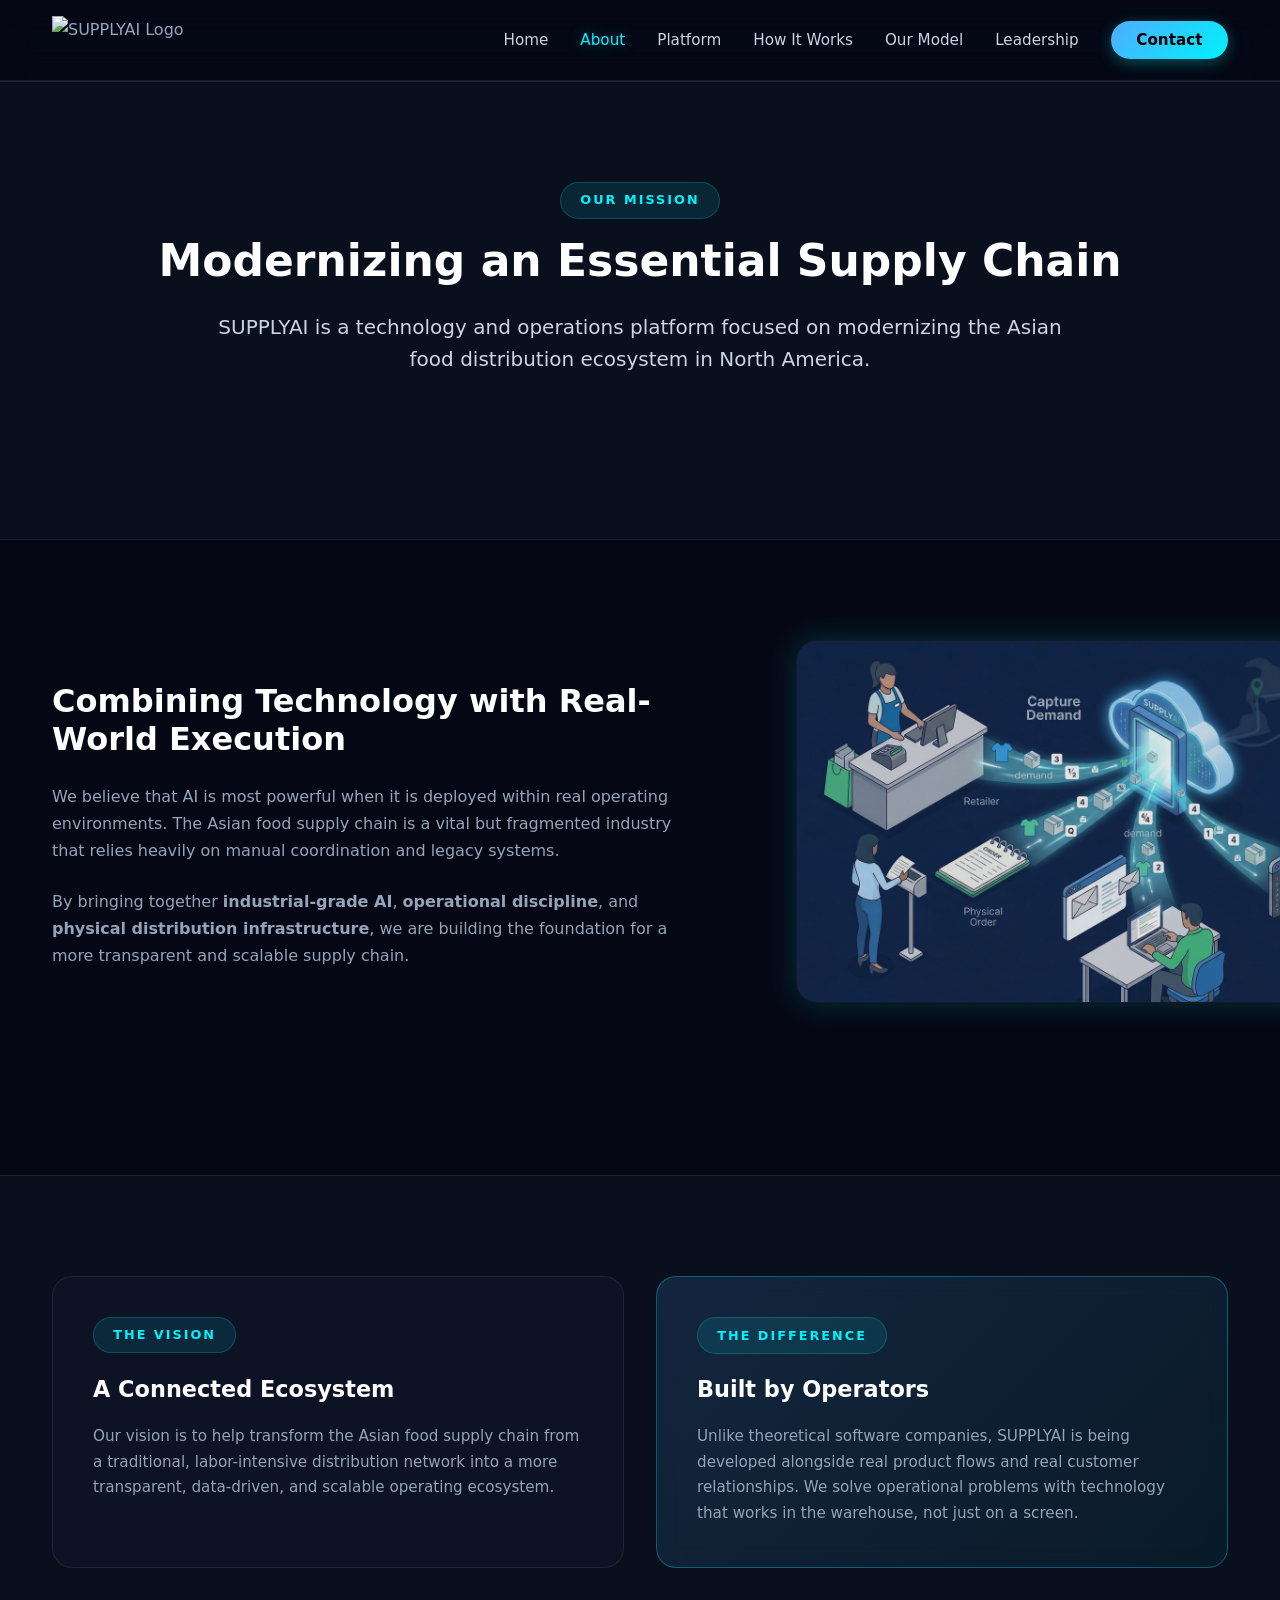
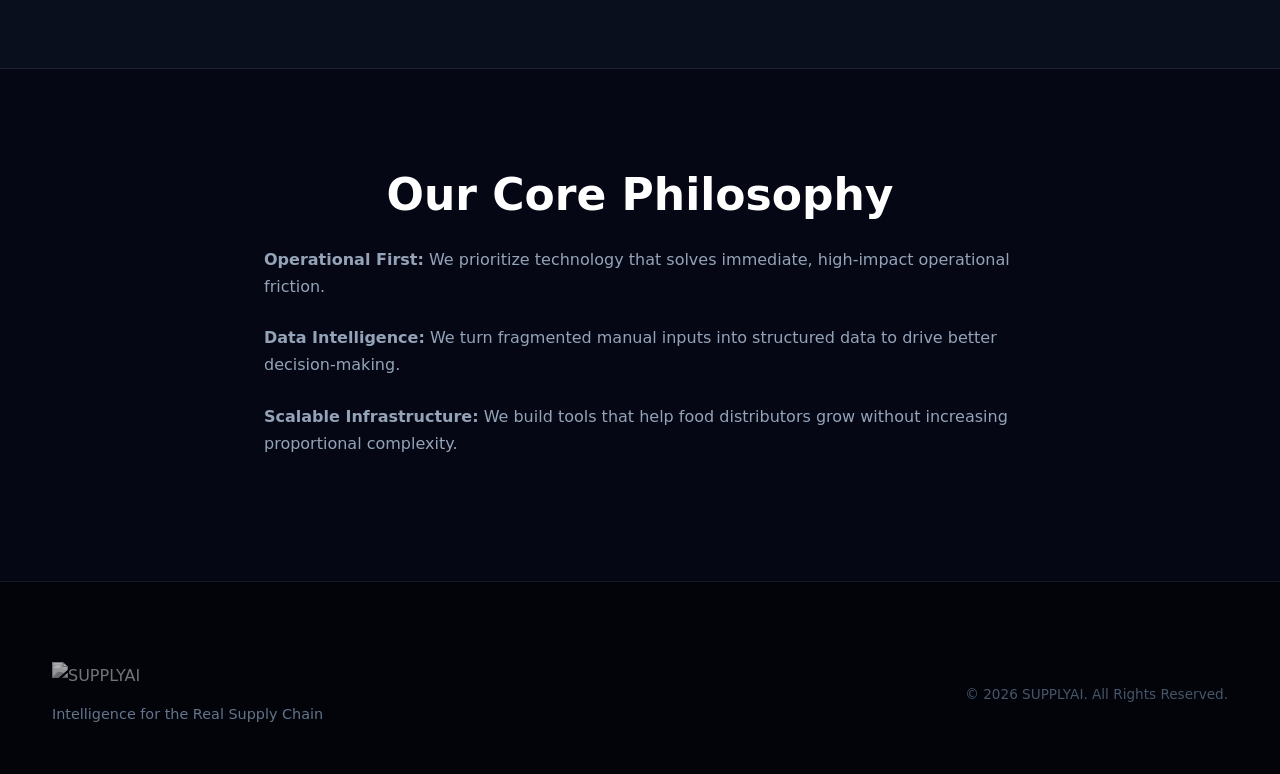
==== about.html @ 8e301675 "Add files via upload" ====
<!DOCTYPE html>
<html lang="en">
<head>
  <meta charset="UTF-8">
  <meta name="viewport" content="width=device-width, initial-scale=1.0">
  <meta name="description" content="Learn how SUPPLYAI is modernizing the Asian food supply chain through AI, operational discipline, and real-world distribution infrastructure.">
  <title>About Us | SUPPLYAI</title>
  <link rel="stylesheet" href="style.css">
</head>
<body>

<header class="main-header">
  <div class="container nav-wrapper">
    <div class="logo">
      <img src="icon.jpg" alt="SUPPLYAI Logo" class="logo-img">
    </div>
    <nav>
      <ul class="nav-links">
        <li><a href="index.html">Home</a></li>
        <li><a href="about.html" class="active">About</a></li>
        <li><a href="platform.html">Platform</a></li>
        <li><a href="how-it-works.html">How It Works</a></li>
        <li><a href="model.html">Our Model</a></li>
        <li><a href="leadership.html">Leadership</a></li>
        <li><a href="contact.html" class="nav-cta">Contact</a></li>
      </ul>
    </nav>
  </div>
</header>

<section class="section bg-light">
  <div class="container">
    <div class="section-header text-center">
      <h2 class="section-label">Our Mission</h2>
      <h1 class="section-title">Modernizing an Essential Supply Chain</h1>
      <p class="vision-text">
        SUPPLYAI is a technology and operations platform focused on modernizing the Asian food distribution ecosystem in North America.
      </p>
    </div>
  </div>
</section>

<section class="section">
  <div class="container hero-grid">
    <div class="hero-content">
      <h3 class="section-title" style="font-size: 2rem;">Combining Technology with Real-World Execution</h3>
      <p>We believe that AI is most powerful when it is deployed within real operating environments. The Asian food supply chain is a vital but fragmented industry that relies heavily on manual coordination and legacy systems.</p>
      <p style="margin-top: 1.5rem;">By bringing together <strong>industrial-grade AI</strong>, <strong>operational discipline</strong>, and <strong>physical distribution infrastructure</strong>, we are building the foundation for a more transparent and scalable supply chain.</p>
    </div>
    <div class="hero-image">
      <img src="warehouse-operations.jpg" alt="Supply Chain Operations">
    </div>
  </div>
</section>

<section class="section bg-light">
  <div class="container grid-capabilities">
    <div class="card">
      <h2 class="section-label">The Vision</h2>
      <h4>A Connected Ecosystem</h4>
      <p>Our vision is to help transform the Asian food supply chain from a traditional, labor-intensive distribution network into a more transparent, data-driven, and scalable operating ecosystem.</p>
    </div>
    <div class="card featured-card">
      <h2 class="section-label" >The Difference</h2>
      <h4>Built by Operators</h4>
      <p>Unlike theoretical software companies, SUPPLYAI is being developed alongside real product flows and real customer relationships. We solve operational problems with technology that works in the warehouse, not just on a screen.</p>
    </div>
  </div>
</section>

<section class="section">
  <div class="container text-center">
    <h3 class="section-title">Our Core Philosophy</h3>
    <div class="text-block" style="max-width: 800px; margin: 0 auto; text-align: left;">
      <ul style="list-style: none; padding: 0;">
        <li style="margin-bottom: 1.5rem; padding-left: 1.5rem; border-left: 3px solid var(--brand-blue);">
          <strong>Operational First:</strong> We prioritize technology that solves immediate, high-impact operational friction.
        </li>
        <li style="margin-bottom: 1.5rem; padding-left: 1.5rem; border-left: 3px solid var(--brand-blue);">
          <strong>Data Intelligence:</strong> We turn fragmented manual inputs into structured data to drive better decision-making.
        </li>
        <li style="margin-bottom: 1.5rem; padding-left: 1.5rem; border-left: 3px solid var(--brand-blue);">
          <strong>Scalable Infrastructure:</strong> We build tools that help food distributors grow without increasing proportional complexity.
        </li>
      </ul>
    </div>
  </div>
</section>

<footer class="footer">
  <div class="container footer-grid">
    <div class="footer-brand"><img src="icon.jpg" alt="SUPPLYAI" class="logo-img" style="height:32px; filter:grayscale(1) opacity(0.7);"><p>Intelligence for the Real Supply Chain</p></div>
    <div class="footer-copyright"><p>&copy; 2026 SUPPLYAI. All Rights Reserved.</p></div>
  </div>
</footer>

</body>
</html>
---- style.css ----
/* =========================================
   SUPPLYAI - Enterprise AI Design System
   ========================================= */

/* --- 1. 高级科技感变量 (High-Tech Tokens) --- */
:root {
  --bg-deep: #050814;
  --bg-soft: #0a0f1d;
  --bg-card: rgba(15, 23, 42, 0.6);

  --accent-cyan: #00f2fe;
  --accent-blue: #4facfe;

  --text-main: #94a3b8;
  --text-heading: #ffffff;
  --glass-border: rgba(255, 255, 255, 0.08);
  --glow-cyan: 0 0 30px rgba(0, 242, 254, 0.2);
  --transition: all 0.4s cubic-bezier(0.16, 1, 0.3, 1);
}

/* --- 2. 基础重置 --- */
* { margin: 0; padding: 0; box-sizing: border-box; }
body {
  font-family: 'Inter', -apple-system, system-ui, sans-serif;
  color: var(--text-main);
  line-height: 1.7;
  background-color: var(--bg-deep);
  -webkit-font-smoothing: antialiased;
  overflow-x: hidden;
}
.container { max-width: 1240px; margin: 0 auto; padding: 0 2rem; }
.bg-light { background-color: var(--bg-soft); border-top: 1px solid var(--glass-border); border-bottom: 1px solid var(--glass-border); }
.text-center { text-align: center; }

/* --- 3. 导航栏 --- */
.main-header {
  background: rgba(5, 8, 20, 0.85);
  backdrop-filter: blur(16px);
  -webkit-backdrop-filter: blur(16px);
  padding: 1rem 0;
  position: sticky;
  top: 0;
  z-index: 1000;
  border-bottom: 1px solid var(--glass-border);
}
.nav-wrapper { display: flex; justify-content: space-between; align-items: center; }
.logo { display: flex; align-items: center; }
.logo-img { height: 48px; width: auto; max-width: 220px; object-fit: contain; mix-blend-mode: screen; }

.nav-links { display: flex; align-items: center; list-style: none; gap: 2rem; }
.nav-links a { color: #cbd5e1; text-decoration: none; font-size: 0.95rem; font-weight: 500; transition: var(--transition); }
.nav-links a:hover, .nav-links a.active:not(.nav-cta) { color: var(--accent-cyan); text-shadow: 0 0 15px rgba(0, 242, 254, 0.4); }
.nav-links .nav-cta {
  background: linear-gradient(135deg, var(--accent-blue), var(--accent-cyan));
  color: #000 !important;
  padding: 0.6rem 1.6rem !important;
  border-radius: 50px;
  font-weight: 700;
  box-shadow: 0 4px 15px rgba(0, 242, 254, 0.3);
  border: none;
}
.nav-links .nav-cta:hover { box-shadow: 0 0 25px rgba(0, 242, 254, 0.6); transform: translateY(-2px); }

/* --- 4. 通用排版与按钮 --- */
.section { padding: 100px 0; }
.section-label {
  color: var(--accent-cyan);
  text-transform: uppercase;
  font-size: 0.8rem;
  font-weight: 800;
  letter-spacing: 2px;
  margin-bottom: 1rem;
  display: inline-block;
  background: rgba(0, 242, 254, 0.1);
  padding: 0.4rem 1.2rem;
  border-radius: 30px;
  border: 1px solid rgba(0, 242, 254, 0.2);
}
.section-title { font-size: 2.75rem; color: var(--text-heading); margin-bottom: 1.5rem; font-weight: 700; line-height: 1.2; }
.section-header { margin-bottom: 4rem; }
.vision-text { font-size: 1.25rem; color: #cbd5e1; max-width: 850px; margin: 0 auto; line-height: 1.6; }

.cta-group { display: flex; gap: 1.2rem; margin-bottom: 1rem; }
.btn {
  padding: 0.9rem 2.2rem;
  border-radius: 50px;
  font-weight: 600;
  text-decoration: none;
  transition: var(--transition);
  font-size: 1rem;
  display: inline-block;
  cursor: pointer;
  border: 1px solid transparent;
}
.btn-primary { background: #ffffff; color: #000; box-shadow: 0 0 20px rgba(255,255,255,0.2); }
.btn-primary:hover { background: #e2e8f0; transform: translateY(-2px); box-shadow: 0 0 30px rgba(255,255,255,0.4); }
.btn-secondary { border-color: var(--glass-border); color: #ffffff; background: rgba(255,255,255,0.05); backdrop-filter: blur(10px); }
.btn-secondary:hover { border-color: var(--accent-cyan); background: rgba(0, 242, 254, 0.1); }

/* --- 5. 高级毛玻璃卡片 (Global Cards) --- */
.grid-capabilities { display: grid; grid-template-columns: repeat(auto-fit, minmax(320px, 1fr)); gap: 2rem; }
.card {
  padding: 2.5rem;
  background: var(--bg-card);
  backdrop-filter: blur(12px);
  border: 1px solid var(--glass-border);
  border-radius: 20px;
  transition: var(--transition);
  position: relative;
  overflow: hidden;
}
.card:hover {
  transform: translateY(-8px);
  border-color: var(--accent-blue);
  box-shadow: 0 15px 35px rgba(0,0,0,0.5), inset 0 0 20px rgba(79, 172, 254, 0.05);
}
.card-num {
  font-size: 3.5rem; font-weight: 900; color: transparent;
  -webkit-text-stroke: 1px rgba(255,255,255,0.1);
  position: absolute; top: 1rem; right: 1.5rem; line-height: 1;
}
.card h4 { font-size: 1.4rem; color: var(--text-heading); margin-bottom: 1rem; font-weight: 600; }
.card p { color: var(--text-main); font-size: 0.95rem; }

.featured-card {
  background: linear-gradient(135deg, rgba(79, 172, 254, 0.15), rgba(0, 242, 254, 0.05));
  border-color: rgba(0, 242, 254, 0.3);
}

/* --- 6. 英雄区与双栏布局 (Hero & Split Layouts) --- */
.hero-grid { display: grid; grid-template-columns: 1fr 1fr; gap: 4rem; align-items: center; }
.hero-image img { width: 150%; border-radius: 20px; box-shadow: var(--glow-cyan); border: 1px solid var(--glass-border); opacity: 0.9; }
.hero-image2 img { width: 100%; border-radius: 20px; box-shadow: var(--glow-cyan); border: 1px solid var(--glass-border); opacity: 0.9; }

/* --- 7. "How It Works" AI 流程时间轴特效 --- */
.process-container { position: relative; max-width: 1000px; margin: 4rem auto; padding: 0 20px; }
/* 中间发光连接线 */
.process-container::before {
  content: ''; position: absolute; left: 50%; top: 0; bottom: 0; width: 2px;
  background: linear-gradient(to bottom, transparent, var(--accent-cyan), transparent);
  opacity: 0.3; transform: translateX(-50%);
}
.process-step { display: flex; align-items: center; justify-content: space-between; margin-bottom: 6rem; gap: 4rem; position: relative; z-index: 2; }
.process-step:nth-child(even) { flex-direction: row-reverse; }

.process-content {
  flex: 1; background: var(--bg-card); padding: 2.5rem; border-radius: 20px;
  border: 1px solid var(--glass-border); backdrop-filter: blur(12px);
  box-shadow: 0 10px 30px rgba(0,0,0,0.5); transition: var(--transition);
}
.process-content:hover { border-color: var(--accent-cyan); transform: translateY(-5px); box-shadow: var(--glow-cyan); }
.process-number { font-size: 4rem; font-weight: 900; color: transparent; -webkit-text-stroke: 1px rgba(0, 242, 254, 0.4); margin-bottom: 1rem; line-height: 1; }
.process-content h3 { font-size: 1.75rem; margin-bottom: 1rem; color: var(--text-heading); }
.process-content p { font-size: 1.05rem; color: var(--text-main); }

/* AI 扫描仪视觉框 */
.process-visual {
  flex: 1; height: 250px; border-radius: 20px; display: flex; align-items: center; justify-content: center;
  border: 1px solid var(--glass-border); background: rgba(0, 242, 254, 0.02);
  position: relative; overflow: hidden; box-shadow: inset 0 0 30px rgba(0,0,0,0.5);
}
.process-visual::after {
  content: ''; position: absolute; width: 200%; height: 200%;
  background: conic-gradient(from 0deg, transparent 0 340deg, rgba(0, 242, 254, 0.3) 360deg);
  animation: radar-spin 4s linear infinite; opacity: 0.5;
}
@keyframes radar-spin { 100% { transform: rotate(360deg); } }
.visual-placeholder { font-weight: 700; color: var(--accent-cyan); text-transform: uppercase; letter-spacing: 2px; z-index: 1; text-shadow: 0 0 10px rgba(0,242,254,0.5); }

/* --- 8. Contact 全局表单与交互样式 --- */
input, select, textarea {
  width: 100%; padding: 1rem; border-radius: 8px; font-family: inherit; font-size: 0.95rem;
  background: rgba(255, 255, 255, 0.03) !important; /* 透明毛玻璃输入框 */
  color: #fff !important;
  border: 1px solid var(--glass-border) !important;
  transition: var(--transition);
  margin-top: 0.5rem;
}
input::placeholder, textarea::placeholder { color: rgba(255, 255, 255, 0.3); }
input:focus, select:focus, textarea:focus {
  outline: none;
  border-color: var(--accent-cyan) !important;
  box-shadow: 0 0 15px rgba(0, 242, 254, 0.2);
  background: rgba(0, 242, 254, 0.05) !important;
}
label { display: block; font-size: 0.9rem; font-weight: 600; color: #cbd5e1; }

/* --- 9. 页脚 --- */
.footer { background: #02040a; padding: 5rem 0 3rem; border-top: 1px solid var(--glass-border); }
.footer-grid { display: flex; justify-content: space-between; align-items: center; }
.footer-brand p { font-size: 0.9rem; color: #64748b; margin-top: 0.8rem; }
.footer-copyright { color: #475569; font-size: 0.85rem; }

/* --- 10. 响应式适配 --- */
@media (max-width: 968px) {
  .hero-grid { grid-template-columns: 1fr; text-align: center; gap: 3rem; }
  .nav-links { display: none; }
  .process-container::before { left: 20px; }
  .process-step, .process-step:nth-child(even) { flex-direction: column; text-align: left; gap: 2rem; }
}
/* --- Hero 区块布局优化 (解决拥挤问题) --- */
.hero {
  padding: 120px 0 80px; /* 调整上下内边距 */
}

/* 将网格比例从 1:1 改为 1.2:0.8，给文字更多空间 */
.hero-grid {
  display: grid;
  grid-template-columns: 1.2fr 0.8fr;
  gap: 6rem; /* 加大左右间距 */
  align-items: center;
  margin-bottom: 4rem; /* 和底部数据条拉开距离 */
}

.hero-headline {
  font-size: 4.2rem;
  line-height: 1.15; /* 增加行高，不再紧凑 */
  margin-bottom: 2rem;
}

.hero-subheadline {
  font-size: 1.25rem;
  line-height: 1.8; /* 增加段落行高，阅读更舒适 */
  margin-bottom: 3rem;
  max-width: 90%;
}

.hero-support p {
  margin-top: 3rem; /* 将提示语往下推，留出空白呼吸感 */
  padding-top: 1.5rem;
  border-left: none;
  border-top: 1px solid rgba(255,255,255,0.1);
}

/* --- 图片全息融合特效 (让你的方图完美融入黑色背景) --- */
.hologram-effect {
  position: relative;
  display: flex;
  justify-content: center;
  align-items: center;
}
.hologram-effect img {
  width: 120%; /* 稍微放大一点，因为我们要裁掉边缘 */
  max-width: none;
  border: none;
  box-shadow: none;
  border-radius: 0;
  /* 核心魔法：径向渐变遮罩，让图片边缘虚化融入背景，就像悬浮的投影 */
  -webkit-mask-image: radial-gradient(circle, rgba(0,0,0,1) 40%, rgba(0,0,0,0) 75%);
  mask-image: radial-gradient(circle, rgba(0,0,0,1) 40%, rgba(0,0,0,0) 75%);
  animation: float 6s ease-in-out infinite; /* 增加轻微的上下浮动动画 */
}

@keyframes float {
  0% { transform: translateY(0px); }
  50% { transform: translateY(-15px); }
  100% { transform: translateY(0px); }
}

/* --- 底部横向数据信任条 (Trust Bar) --- */
.hero-metrics-bar {
  display: flex;
  justify-content: space-between;
  align-items: center;
  background: rgba(15, 23, 42, 0.4);
  backdrop-filter: blur(12px);
  border: 1px solid var(--glass-border);
  border-radius: 20px;
  padding: 2.5rem 4rem;
  box-shadow: 0 20px 40px rgba(0,0,0,0.5);
}

.metric-item { text-align: center; }
.metric-number {
  font-size: 2.5rem;
  font-weight: 800;
  color: var(--accent-cyan);
  margin-bottom: 0.5rem;
  text-shadow: 0 0 20px rgba(0, 242, 254, 0.3);
}
.metric-text {
  font-size: 0.9rem;
  color: #94a3b8;
  text-transform: uppercase;
  font-weight: 700;
  letter-spacing: 1px;
}
.divider {
  width: 1px;
  height: 50px;
  background: linear-gradient(to bottom, transparent, rgba(255,255,255,0.2), transparent);
}

/* 响应式适配 */
@media (max-width: 968px) {
  .hero-grid { grid-template-columns: 1fr; gap: 3rem; text-align: center; }
  .hologram-effect img { width: 100%; -webkit-mask-image: radial-gradient(circle, rgba(0,0,0,1) 50%, rgba(0,0,0,0) 85%); }
  .hero-metrics-bar { flex-direction: column; gap: 2rem; padding: 2rem; }
  .divider { width: 50px; height: 1px; background: linear-gradient(to right, transparent, rgba(255,255,255,0.2), transparent); }
}
/* =========================================
   Leadership 页面专属样式 (高级感定制)
   ========================================= */

/* 强制 2x2 对称布局，解决孤立卡片问题 */
.leadership-grid {
  display: grid;
  grid-template-columns: repeat(2, 1fr);
  gap: 3rem;
}

/* 高管横向宽卡片 */
.executive-card {
  display: flex;
  gap: 2rem;
  align-items: flex-start;
  background: rgba(15, 23, 42, 0.4);
  backdrop-filter: blur(12px);
  border: 1px solid var(--glass-border);
  border-radius: 24px;
  padding: 3rem 2.5rem;
  transition: var(--transition);
  position: relative;
  overflow: hidden;
}

/* 顶部增加一道极光科技线 */
.executive-card::before {
  content: '';
  position: absolute;
  top: 0; left: 0; right: 0;
  height: 2px;
  background: linear-gradient(90deg, transparent, var(--accent-cyan), transparent);
  opacity: 0;
  transition: var(--transition);
}

.executive-card:hover {
  transform: translateY(-5px);
  background: rgba(15, 23, 42, 0.7);
  box-shadow: 0 20px 40px rgba(0, 0, 0, 0.6);
  border-color: rgba(0, 242, 254, 0.2);
}

.executive-card:hover::before {
  opacity: 1;
}

/* 无照片情况下的“全息字母徽标”设计 (极度提升高级感) */
.exec-avatar {
  width: 70px;
  height: 70px;
  flex-shrink: 0;
  border-radius: 50%;
  display: flex;
  align-items: center;
  justify-content: center;
  font-size: 2rem;
  font-weight: 800;
  color: #fff;
  background: linear-gradient(135deg, rgba(79, 172, 254, 0.2), rgba(0, 242, 254, 0.05));
  border: 1px solid rgba(0, 242, 254, 0.3);
  box-shadow: inset 0 0 20px rgba(0, 242, 254, 0.1), 0 0 15px rgba(0, 242, 254, 0.15);
  text-shadow: 0 0 10px rgba(255, 255, 255, 0.5);
}

/* 文字排版层级 */
.exec-info {
  flex: 1;
}

.exec-badge {
  display: inline-block;
  color: var(--accent-cyan);
  font-size: 0.75rem;
  font-weight: 700;
  letter-spacing: 2px;
  text-transform: uppercase;
  margin-bottom: 0.8rem;
  background: rgba(0, 242, 254, 0.08);
  padding: 0.3rem 0.8rem;
  border-radius: 4px;
  border: 1px solid rgba(0, 242, 254, 0.15);
}

.exec-name {
  font-size: 1.8rem;
  color: #fff;
  margin-bottom: 1rem;
  font-weight: 700;
  letter-spacing: -0.02em;
}

.exec-bio {
  color: #94a3b8;
  font-size: 0.95rem;
  line-height: 1.7;
}

/* 移动端适配：屏幕变小的时候，自动变成上下结构 */
@media (max-width: 968px) {
  .leadership-grid {
    grid-template-columns: 1fr; /* 变成单列 */
    gap: 2rem;
  }
  .executive-card {
    flex-direction: column; /* 头像在上面，文字在下面 */
    align-items: center;
    text-align: center;
    padding: 2.5rem 1.5rem;
  }
}
/* =========================================
   Model 页面专属：高级 AI 四宫格动效
   ========================================= */

/* 强制 2x2 完美对称布局 */
.model-grid {
  display: grid;
  grid-template-columns: repeat(2, 1fr);
  gap: 2.5rem;
}

/* 核心方块容器 */
.model-card {
  position: relative;
  background: rgba(15, 23, 42, 0.5); /* 极深的蓝黑色底 */
  backdrop-filter: blur(16px);
  border: 1px solid var(--glass-border);
  border-radius: 20px;
  padding: 3.5rem 2.5rem;
  overflow: hidden;
  transition: all 0.5s cubic-bezier(0.2, 0.8, 0.2, 1);
  cursor: pointer;
  z-index: 1;
}

/* 默认状态的暗淡辉光 */
.model-bg-glow {
  position: absolute;
  top: -50px;
  right: -50px;
  width: 200px;
  height: 200px;
  background: radial-gradient(circle at top right, rgba(0, 242, 254, 0.2), transparent 60%);
  z-index: -1;
  transition: all 0.5s ease;
  opacity: 0.5;
}

/* 炫酷的悬浮交互 */
.model-card:hover {
  transform: translateY(-8px) scale(1.02);
  border-color: rgba(0, 242, 254, 0.4);
  box-shadow: 0 20px 40px rgba(0, 0, 0, 0.6), inset 0 0 30px rgba(0, 242, 254, 0.05);
  background: rgba(15, 23, 42, 0.8);
}
.model-card:hover .model-bg-glow {
  transform: scale(1.5);
  opacity: 1;
}

/* 必杀技：扫光特效 (Light Sweep Effect) */
.model-card::after {
  content: "";
  position: absolute;
  top: 0;
  left: -150%;
  width: 50%;
  height: 100%;
  background: linear-gradient(to right, transparent, rgba(255, 255, 255, 0.1), transparent);
  transform: skewX(-25deg);
  transition: 0.7s ease-in-out;
  z-index: 2;
  pointer-events: none;
}
.model-card:hover::after {
  left: 200%; /* 鼠标放上去时，一道光刷地扫过去 */
}

/* 巨型数字水印 (增加空间纵深感) */
.model-watermark {
  position: absolute;
  bottom: -10px;
  right: 10px;
  font-size: 8rem;
  font-weight: 900;
  color: transparent;
  -webkit-text-stroke: 2px rgba(255, 255, 255, 0.03);
  z-index: -1;
  line-height: 1;
  transition: all 0.5s ease;
}
.model-card:hover .model-watermark {
  -webkit-text-stroke: 2px rgba(0, 242, 254, 0.15);
  transform: translateY(-10px);
}

/* 霓虹指示灯 (科技感点缀) */
.neon-indicator {
  width: 8px;
  height: 8px;
  border-radius: 50%;
  background: var(--accent-cyan);
  box-shadow: 0 0 10px var(--accent-cyan);
  display: inline-block;
  margin-right: 12px;
  margin-bottom: 4px;
}

.model-title {
  display: flex;
  align-items: center;
  font-size: 1.6rem;
  color: #fff;
  margin-bottom: 1rem;
  font-weight: 700;
  letter-spacing: -0.02em;
}

.model-content p {
  color: #94a3b8;
  font-size: 1.05rem;
  line-height: 1.7;
}

/* 响应式：手机端变单列 */
@media (max-width: 968px) {
  .model-grid {
    grid-template-columns: 1fr;
    gap: 2rem;
  }
}
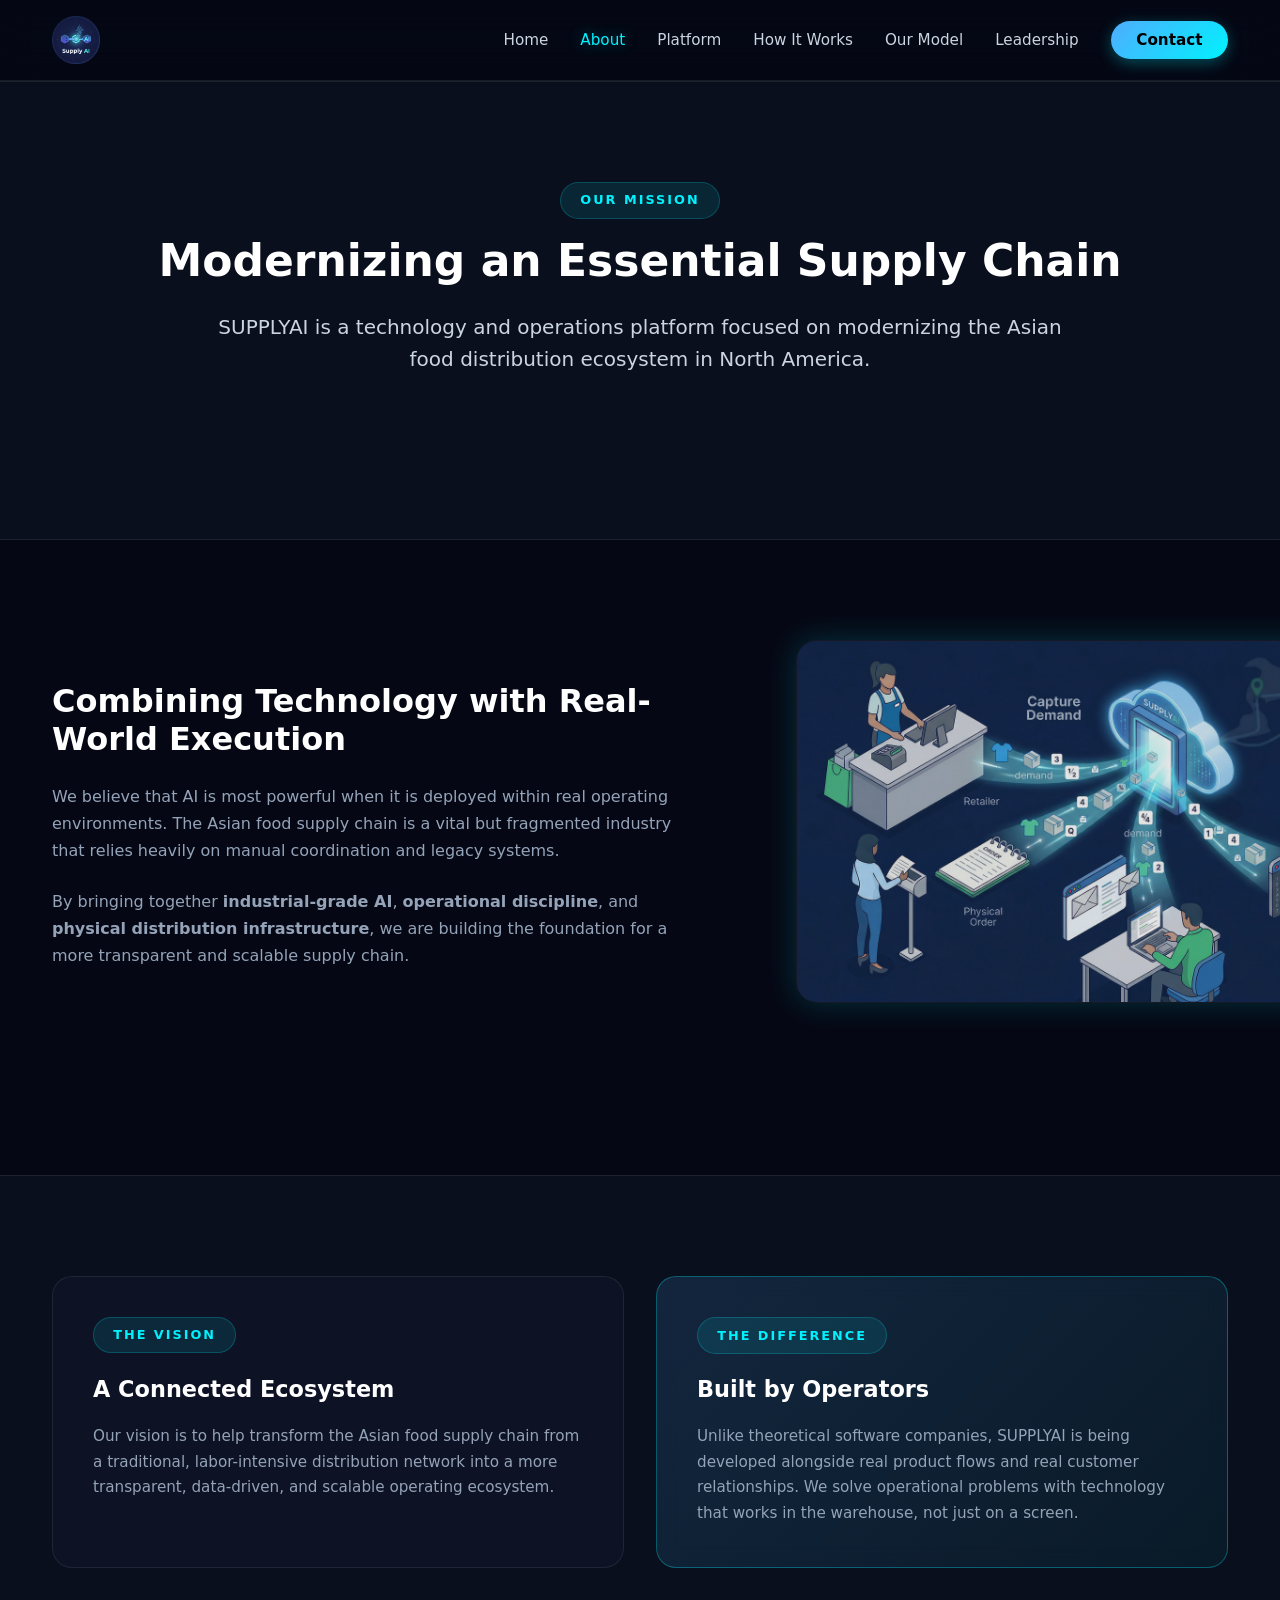
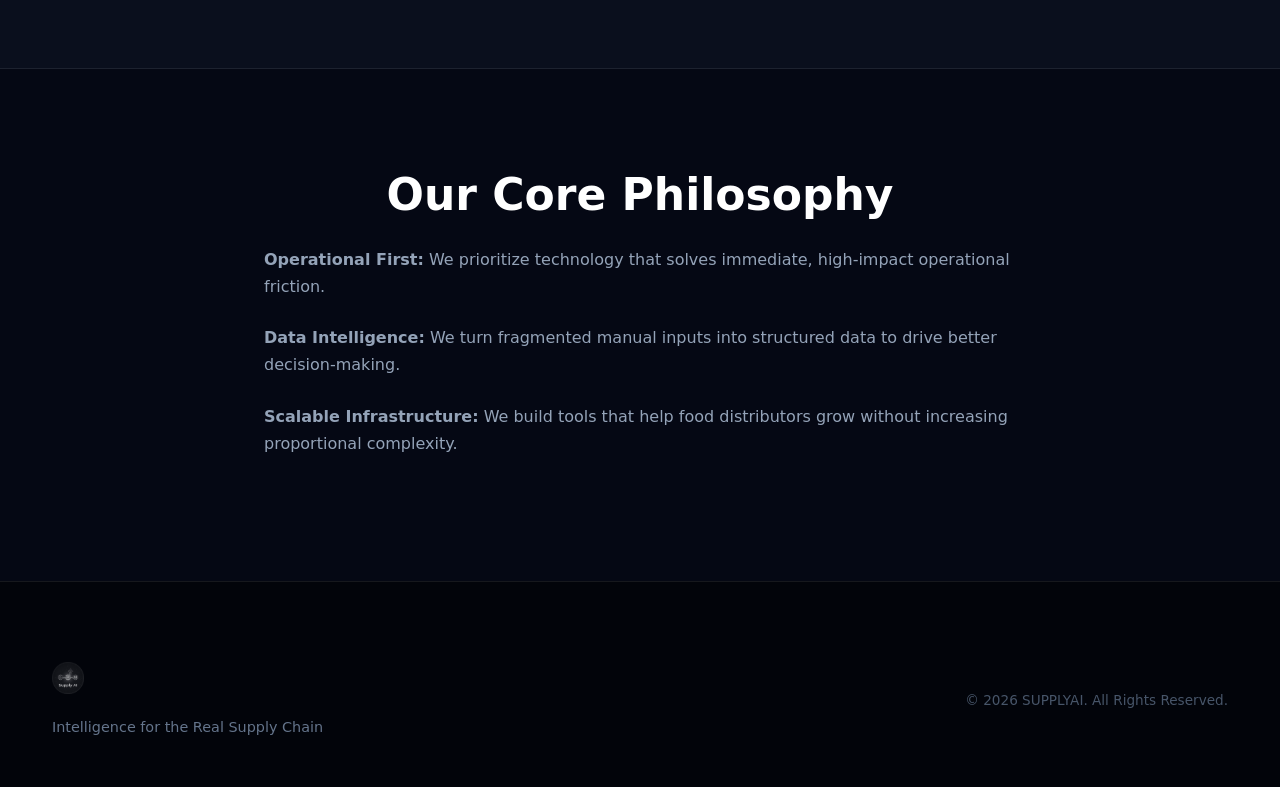
==== commit 366c0830: "Update about.html" ====
--- a/about.html
+++ b/about.html
@@ -12,7 +12,7 @@
 <header class="main-header">
   <div class="container nav-wrapper">
     <div class="logo">
-      <img src="icon.jpg" alt="SUPPLYAI Logo" class="logo-img">
+      <img src="icon.png" alt="SUPPLYAI Logo" class="logo-img">
     </div>
     <nav>
       <ul class="nav-links">
@@ -89,7 +89,7 @@
 
 <footer class="footer">
   <div class="container footer-grid">
-    <div class="footer-brand"><img src="icon.jpg" alt="SUPPLYAI" class="logo-img" style="height:32px; filter:grayscale(1) opacity(0.7);"><p>Intelligence for the Real Supply Chain</p></div>
+    <div class="footer-brand"><img src="icon.png" alt="SUPPLYAI" class="logo-img" style="height:32px; filter:grayscale(1) opacity(0.7);"><p>Intelligence for the Real Supply Chain</p></div>
     <div class="footer-copyright"><p>&copy; 2026 SUPPLYAI. All Rights Reserved.</p></div>
   </div>
 </footer>
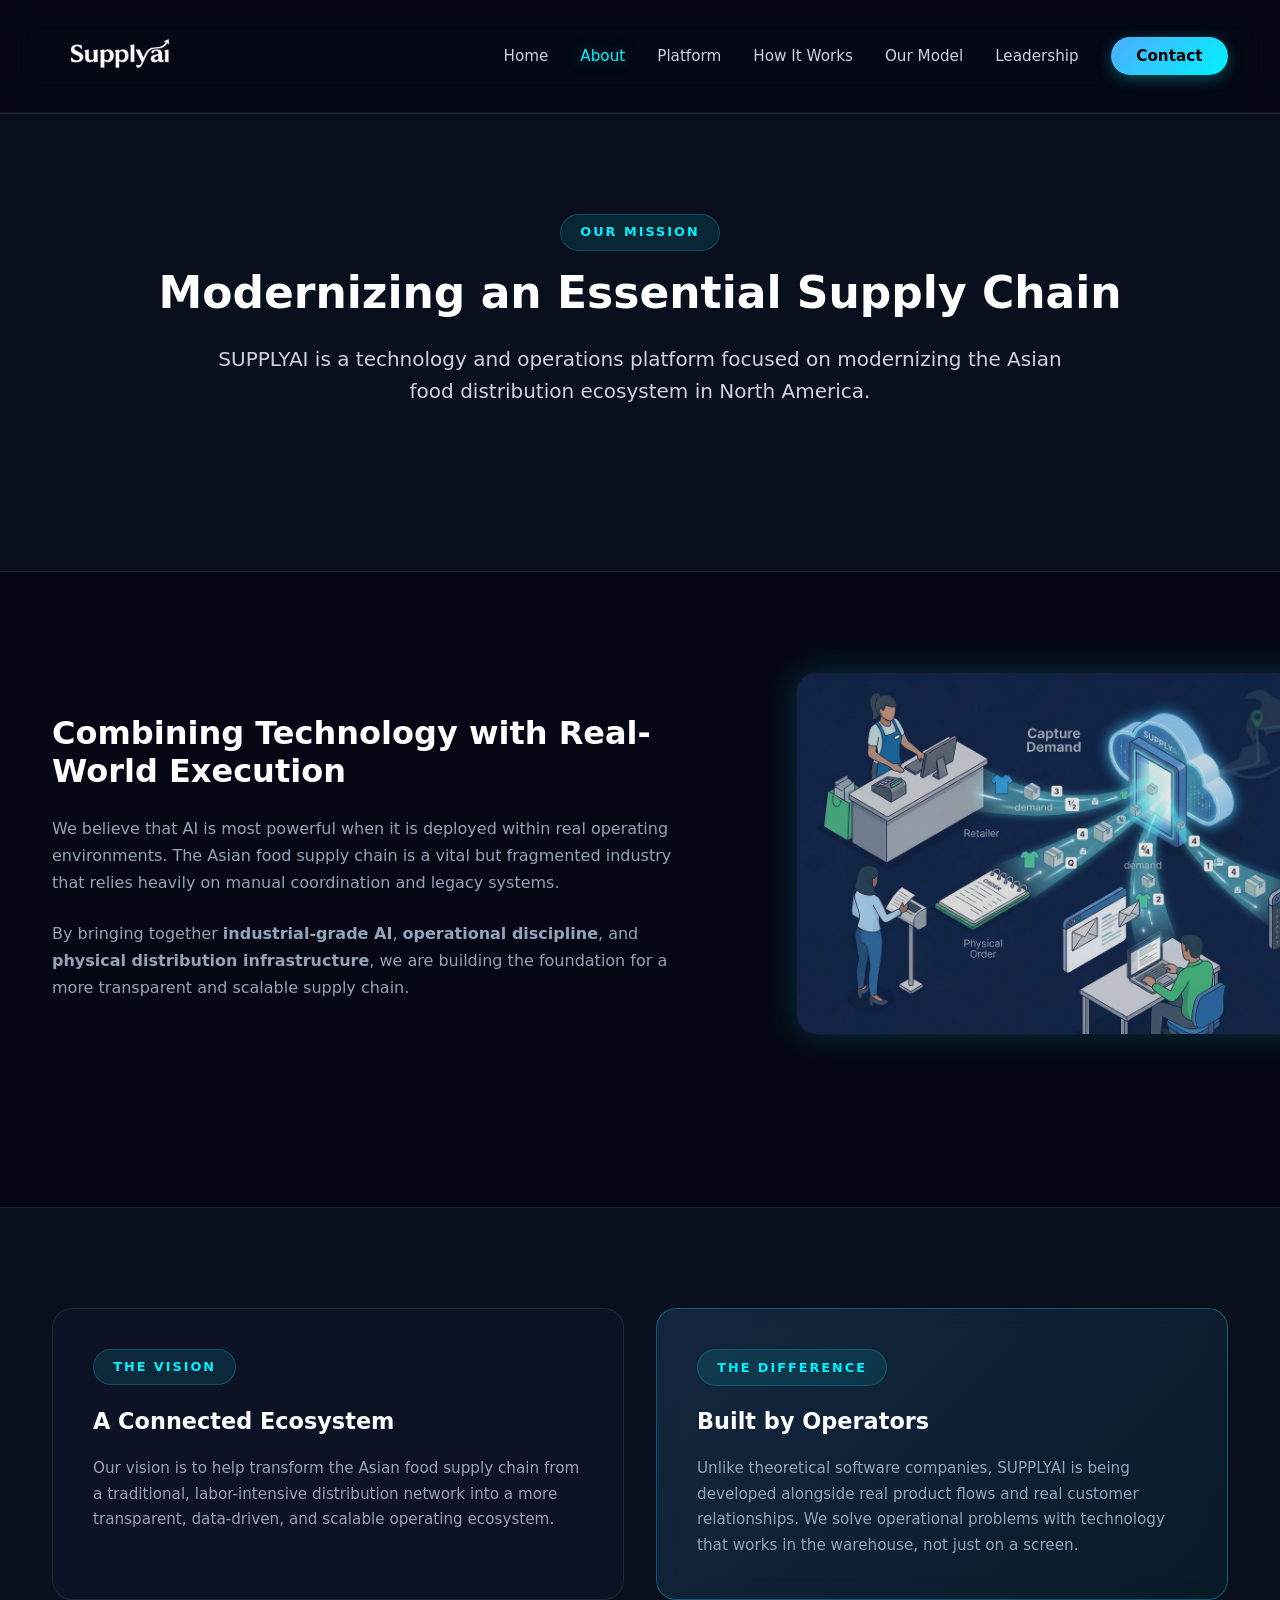
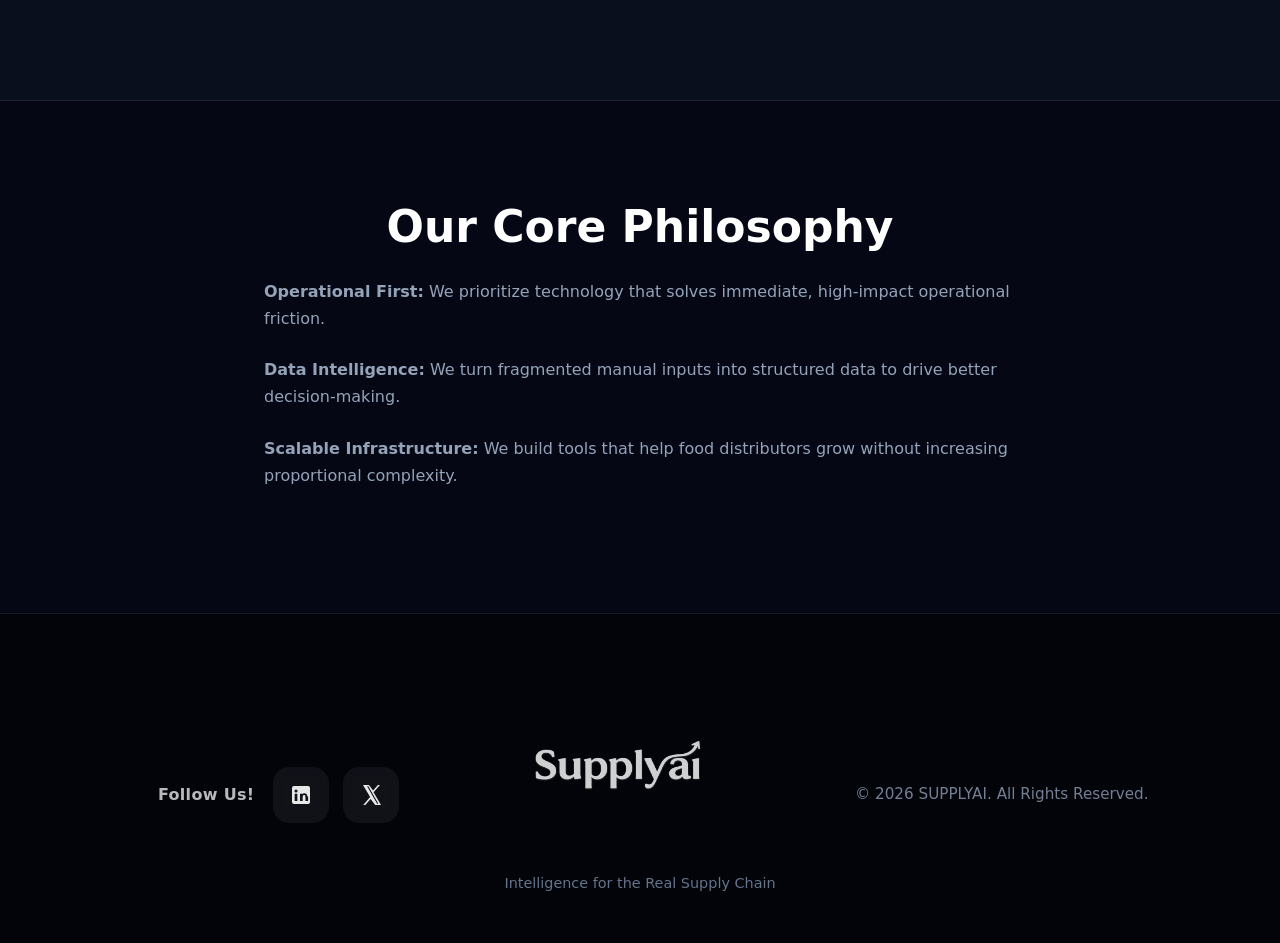
==== commit bf4b7ed1: "Update about.html" ====
--- a/about.html
+++ b/about.html
@@ -87,10 +87,38 @@
   </div>
 </section>
 
+
 <footer class="footer">
   <div class="container footer-grid">
-    <div class="footer-brand"><img src="icon.png" alt="SUPPLYAI" class="logo-img" style="height:32px; filter:grayscale(1) opacity(0.7);"><p>Intelligence for the Real Supply Chain</p></div>
-    <div class="footer-copyright"><p>&copy; 2026 SUPPLYAI. All Rights Reserved.</p></div>
+    <div class="footer-social-block">
+      <div class="footer-social-title">Follow Us!</div>
+
+      <div class="footer-social">
+        <a href="https://www.linkedin.com/company/supplyai-solutions/?viewAsMember=true"
+           target="_blank"
+           rel="noopener noreferrer"
+           aria-label="LinkedIn">
+          <svg viewBox="0 0 24 24" fill="currentColor" class="social-icon" aria-hidden="true">
+            <path d="M19 3A2 2 0 0 1 21 5V19A2 2 0 0 1 19 21H5A2 2 0 0 1 3 19V5A2 2 0 0 1 5 3H19ZM8.34 10.67H5.67V18H8.34V10.67ZM7 6.42A1.58 1.58 0 1 0 7 9.58A1.58 1.58 0 1 0 7 6.42ZM18.33 13.53C18.33 11.12 16.86 10.34 15.5 10.34C14.4 10.34 13.91 10.95 13.67 11.38V10.67H11V18H13.67V14.07C13.67 13.03 13.87 12.02 15.16 12.02C16.43 12.02 16.45 13.21 16.45 14.14V18H19.12V13.53H18.33Z"/>
+          </svg>
+        </a>
+        <a href="https://x.com/Supplyaiusa"
+           target="_blank"
+           rel="noopener noreferrer"
+           aria-label="X">
+          <svg viewBox="0 0 24 24" fill="currentColor" class="social-icon" aria-hidden="true">
+            <path d="M18.9 2H21L14.56 9.36L22 22H16.18L11.62 15.92L6.33 22H4.22L11.11 14.08L4 2H9.97L14.09 7.56L18.9 2ZM18.16 20.73H19.33L9.34 3.2H8.08L18.16 20.73Z"/>
+          </svg>
+        </a>
+      </div>
+    </div>
+    <div class="footer-brand">
+      <img src="icon.png" alt="SUPPLYAI Logo" class="footer-logo">
+      <p>Intelligence for the Real Supply Chain</p>
+    </div>
+    <div class="footer-copyright">
+      <p>&copy; 2026 SUPPLYAI. All Rights Reserved.</p>
+    </div>
   </div>
 </footer>
 
--- a/style.css
+++ b/style.css
@@ -43,10 +43,28 @@
   z-index: 1000;
   border-bottom: 1px solid var(--glass-border);
 }
-.nav-wrapper { display: flex; justify-content: space-between; align-items: center; }
-.logo { display: flex; align-items: center; }
-.logo-img { height: 48px; width: auto; max-width: 220px; object-fit: contain; mix-blend-mode: screen; }
-
+.nav-wrapper {
+  display: flex;
+  justify-content: space-between;
+  align-items: center;
+}
+
+.logo {
+  display: flex;
+  align-items: center;
+  height: 80px;   /* 按你header实际高度改 */
+  overflow: hidden;
+}
+
+.logo-img {
+  height: 100%;
+  width: auto;
+  max-width: none;
+  object-fit: contain;
+  display: block;
+  transform: scale(1.12);
+  transform-origin: left center;
+}
 .nav-links { display: flex; align-items: center; list-style: none; gap: 2rem; }
 .nav-links a { color: #cbd5e1; text-decoration: none; font-size: 0.95rem; font-weight: 500; transition: var(--transition); }
 .nav-links a:hover, .nav-links a.active:not(.nav-cta) { color: var(--accent-cyan); text-shadow: 0 0 15px rgba(0, 242, 254, 0.4); }
@@ -188,9 +206,83 @@
 /* --- 9. 页脚 --- */
 .footer { background: #02040a; padding: 5rem 0 3rem; border-top: 1px solid var(--glass-border); }
 .footer-grid { display: flex; justify-content: space-between; align-items: center; }
-.footer-brand p { font-size: 0.9rem; color: #64748b; margin-top: 0.8rem; }
+.footer-brand p { font-size:0.9rem; color: #64748b; margin-top: 0.8rem; }
 .footer-copyright { color: #475569; font-size: 0.85rem; }
-
+.footer-grid {
+  display: grid;
+  grid-template-columns: 1fr auto 1fr;
+  align-items: center;
+}
+
+.footer-brand {
+  display: flex;
+  flex-direction: column;
+  align-items: flex-start;
+  gap: 14px;
+}
+
+.footer-copyright {
+  text-align: center;
+}
+
+.footer-copyright p {
+  margin: 0;
+  color: rgba(148, 163, 184, 0.78);
+  font-size: 0.95rem;
+}
+
+.footer-social-block {
+  display: flex;
+  align-items: center;
+  justify-content: center;
+  gap: 18px;
+  flex-wrap: wrap;
+}
+
+.footer-social-title {
+  font-size: 1rem;
+  font-weight: 600;
+  color: rgba(255, 255, 255, 0.72);
+  letter-spacing: 0.02em;
+}
+
+.footer-social {
+  display: flex;
+  align-items: center;
+  gap: 14px;
+}
+
+.footer-social a {
+  display: inline-flex;
+  align-items: center;
+  justify-content: center;
+  width: 56px;
+  height: 56px;
+  border-radius: 16px;
+  background: rgba(255, 255, 255, 0.06);
+  color: rgba(255, 255, 255, 0.9);
+  text-decoration: none;
+  backdrop-filter: blur(8px);
+  transition: transform 0.25s ease, box-shadow 0.25s ease, background 0.25s ease, color 0.25s ease;
+}
+
+.footer-social a:hover {
+  transform: translateY(-2px);
+  background: rgba(34, 211, 238, 0.12);
+  color: #22d3ee;
+  box-shadow: 0 0 18px rgba(34, 211, 238, 0.22);
+}
+
+.social-icon {
+  width: 24px;
+  height: 24px;
+}
+.footer-logo {
+  height: 150px;
+  width: auto;
+  opacity: 0.82;
+  filter: brightness(1.1) grayscale(0.2);
+}
 /* --- 10. 响应式适配 --- */
 @media (max-width: 968px) {
   .hero-grid { grid-template-columns: 1fr; text-align: center; gap: 3rem; }
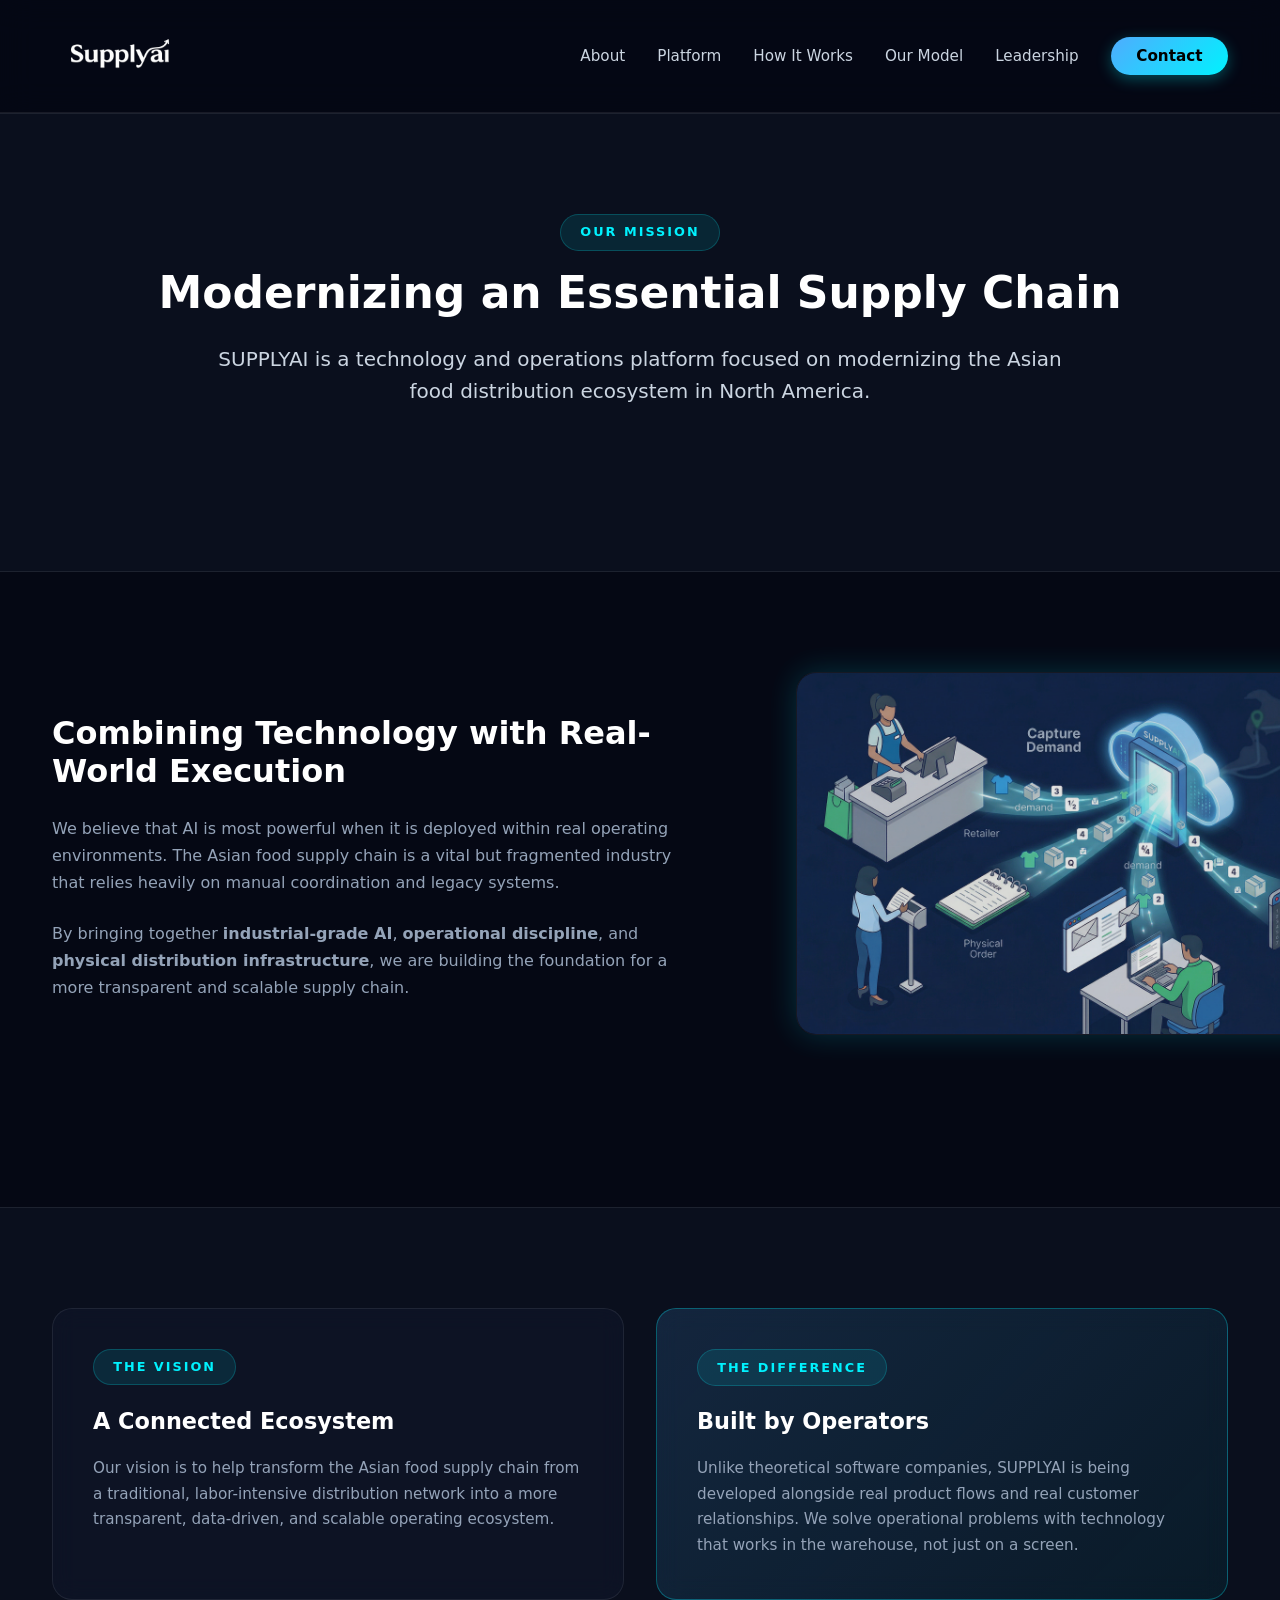
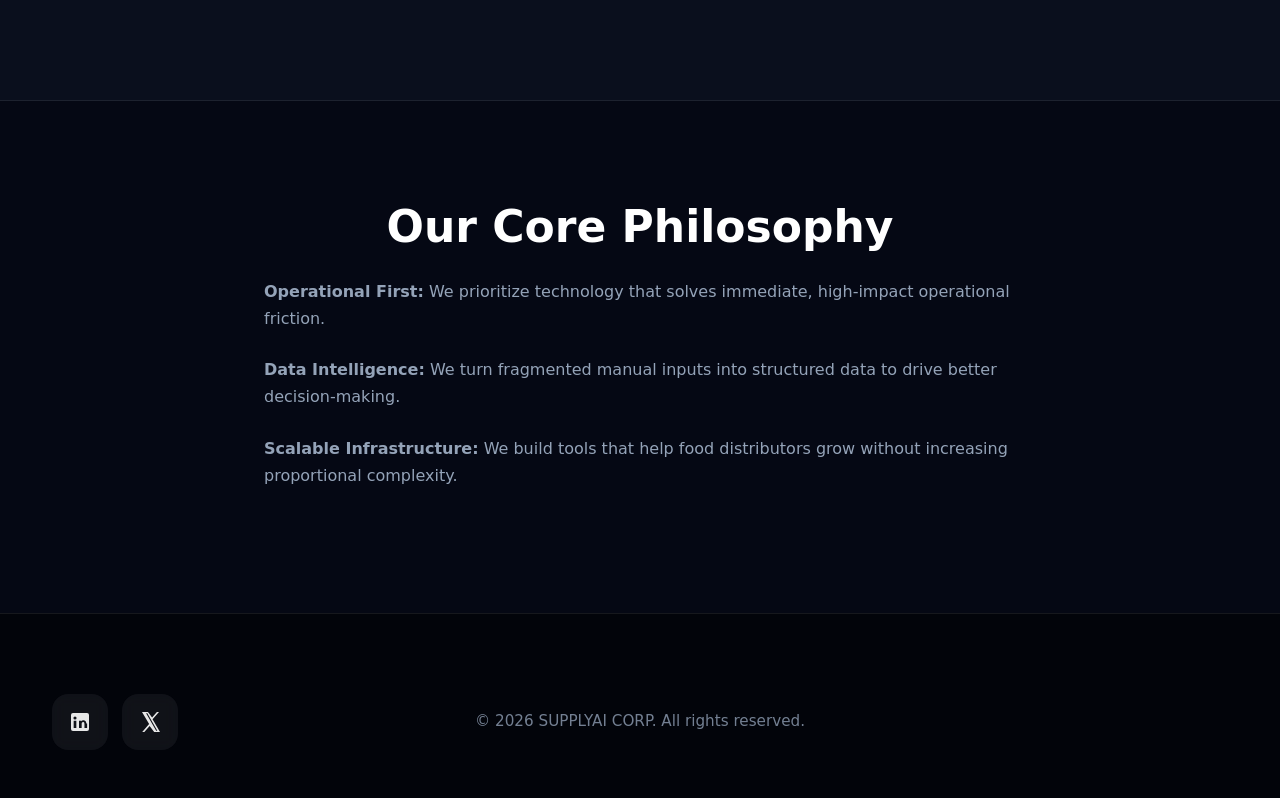
==== commit 354910b7: "Update about.html" ====
--- a/about.html
+++ b/about.html
@@ -3,21 +3,22 @@
 <head>
   <meta charset="UTF-8">
   <meta name="viewport" content="width=device-width, initial-scale=1.0">
-  <meta name="description" content="Learn how SUPPLYAI is modernizing the Asian food supply chain through AI, operational discipline, and real-world distribution infrastructure.">
-  <title>About Us | SUPPLYAI</title>
+  <meta name="description" content="SupplyAi is building an AI-native operating system for the Asian food supply chain in North America.">
+  <title>SupplyAi | AI-Native Operating System for Food Distribution</title>
   <link rel="stylesheet" href="style.css">
+  <link rel="icon" type="image/png" href="favicon.ico" />
 </head>
 <body>
 
 <header class="main-header">
   <div class="container nav-wrapper">
-    <div class="logo">
-      <img src="icon.png" alt="SUPPLYAI Logo" class="logo-img">
-    </div>
+    <a href="index.html" class="logo" aria-label="SupplyAi Home">
+      <img src="icon.png" alt="SupplyAi Logo" class="logo-img">
+    </a>
+
     <nav>
       <ul class="nav-links">
-        <li><a href="index.html">Home</a></li>
-        <li><a href="about.html" class="active">About</a></li>
+        <li><a href="about.html">About</a></li>
         <li><a href="platform.html">Platform</a></li>
         <li><a href="how-it-works.html">How It Works</a></li>
         <li><a href="model.html">Our Model</a></li>
@@ -90,37 +91,30 @@
 
 <footer class="footer">
   <div class="container footer-grid">
-    <div class="footer-social-block">
-      <div class="footer-social-title">Follow Us!</div>
+    <div class="footer-social">
+      <a href="https://www.linkedin.com/company/supplyai-solutions/?viewAsMember=true"
+         target="_blank"
+         rel="noopener noreferrer"
+         aria-label="LinkedIn">
+        <svg viewBox="0 0 24 24" fill="currentColor" class="social-icon" aria-hidden="true">
+          <path d="M19 3A2 2 0 0 1 21 5V19A2 2 0 0 1 19 21H5A2 2 0 0 1 3 19V5A2 2 0 0 1 5 3H19ZM8.34 10.67H5.67V18H8.34V10.67ZM7 6.42A1.58 1.58 0 1 0 7 9.58A1.58 1.58 0 1 0 7 6.42ZM18.33 13.53C18.33 11.12 16.86 10.34 15.5 10.34C14.4 10.34 13.91 10.95 13.67 11.38V10.67H11V18H13.67V14.07C13.67 13.03 13.87 12.02 15.16 12.02C16.43 12.02 16.45 13.21 16.45 14.14V18H19.12V13.53H18.33Z"/>
+        </svg>
+      </a>
 
-      <div class="footer-social">
-        <a href="https://www.linkedin.com/company/supplyai-solutions/?viewAsMember=true"
-           target="_blank"
-           rel="noopener noreferrer"
-           aria-label="LinkedIn">
-          <svg viewBox="0 0 24 24" fill="currentColor" class="social-icon" aria-hidden="true">
-            <path d="M19 3A2 2 0 0 1 21 5V19A2 2 0 0 1 19 21H5A2 2 0 0 1 3 19V5A2 2 0 0 1 5 3H19ZM8.34 10.67H5.67V18H8.34V10.67ZM7 6.42A1.58 1.58 0 1 0 7 9.58A1.58 1.58 0 1 0 7 6.42ZM18.33 13.53C18.33 11.12 16.86 10.34 15.5 10.34C14.4 10.34 13.91 10.95 13.67 11.38V10.67H11V18H13.67V14.07C13.67 13.03 13.87 12.02 15.16 12.02C16.43 12.02 16.45 13.21 16.45 14.14V18H19.12V13.53H18.33Z"/>
-          </svg>
-        </a>
-        <a href="https://x.com/Supplyaiusa"
-           target="_blank"
-           rel="noopener noreferrer"
-           aria-label="X">
-          <svg viewBox="0 0 24 24" fill="currentColor" class="social-icon" aria-hidden="true">
-            <path d="M18.9 2H21L14.56 9.36L22 22H16.18L11.62 15.92L6.33 22H4.22L11.11 14.08L4 2H9.97L14.09 7.56L18.9 2ZM18.16 20.73H19.33L9.34 3.2H8.08L18.16 20.73Z"/>
-          </svg>
-        </a>
-      </div>
+      <a href="https://x.com/Supplyaiusa"
+         target="_blank"
+         rel="noopener noreferrer"
+         aria-label="X">
+        <svg viewBox="0 0 24 24" fill="currentColor" class="social-icon" aria-hidden="true">
+          <path d="M18.9 2H21L14.56 9.36L22 22H16.18L11.62 15.92L6.33 22H4.22L11.11 14.08L4 2H9.97L14.09 7.56L18.9 2ZM18.16 20.73H19.33L9.34 3.2H8.08L18.16 20.73Z"/>
+        </svg>
+      </a>
     </div>
-    <div class="footer-brand">
-      <img src="icon.png" alt="SUPPLYAI Logo" class="footer-logo">
-      <p>Intelligence for the Real Supply Chain</p>
-    </div>
+
     <div class="footer-copyright">
-      <p>&copy; 2026 SUPPLYAI. All Rights Reserved.</p>
+      <p>&copy; 2026 SUPPLYAI CORP. All rights reserved.</p>
     </div>
   </div>
 </footer>
-
 </body>
 </html>
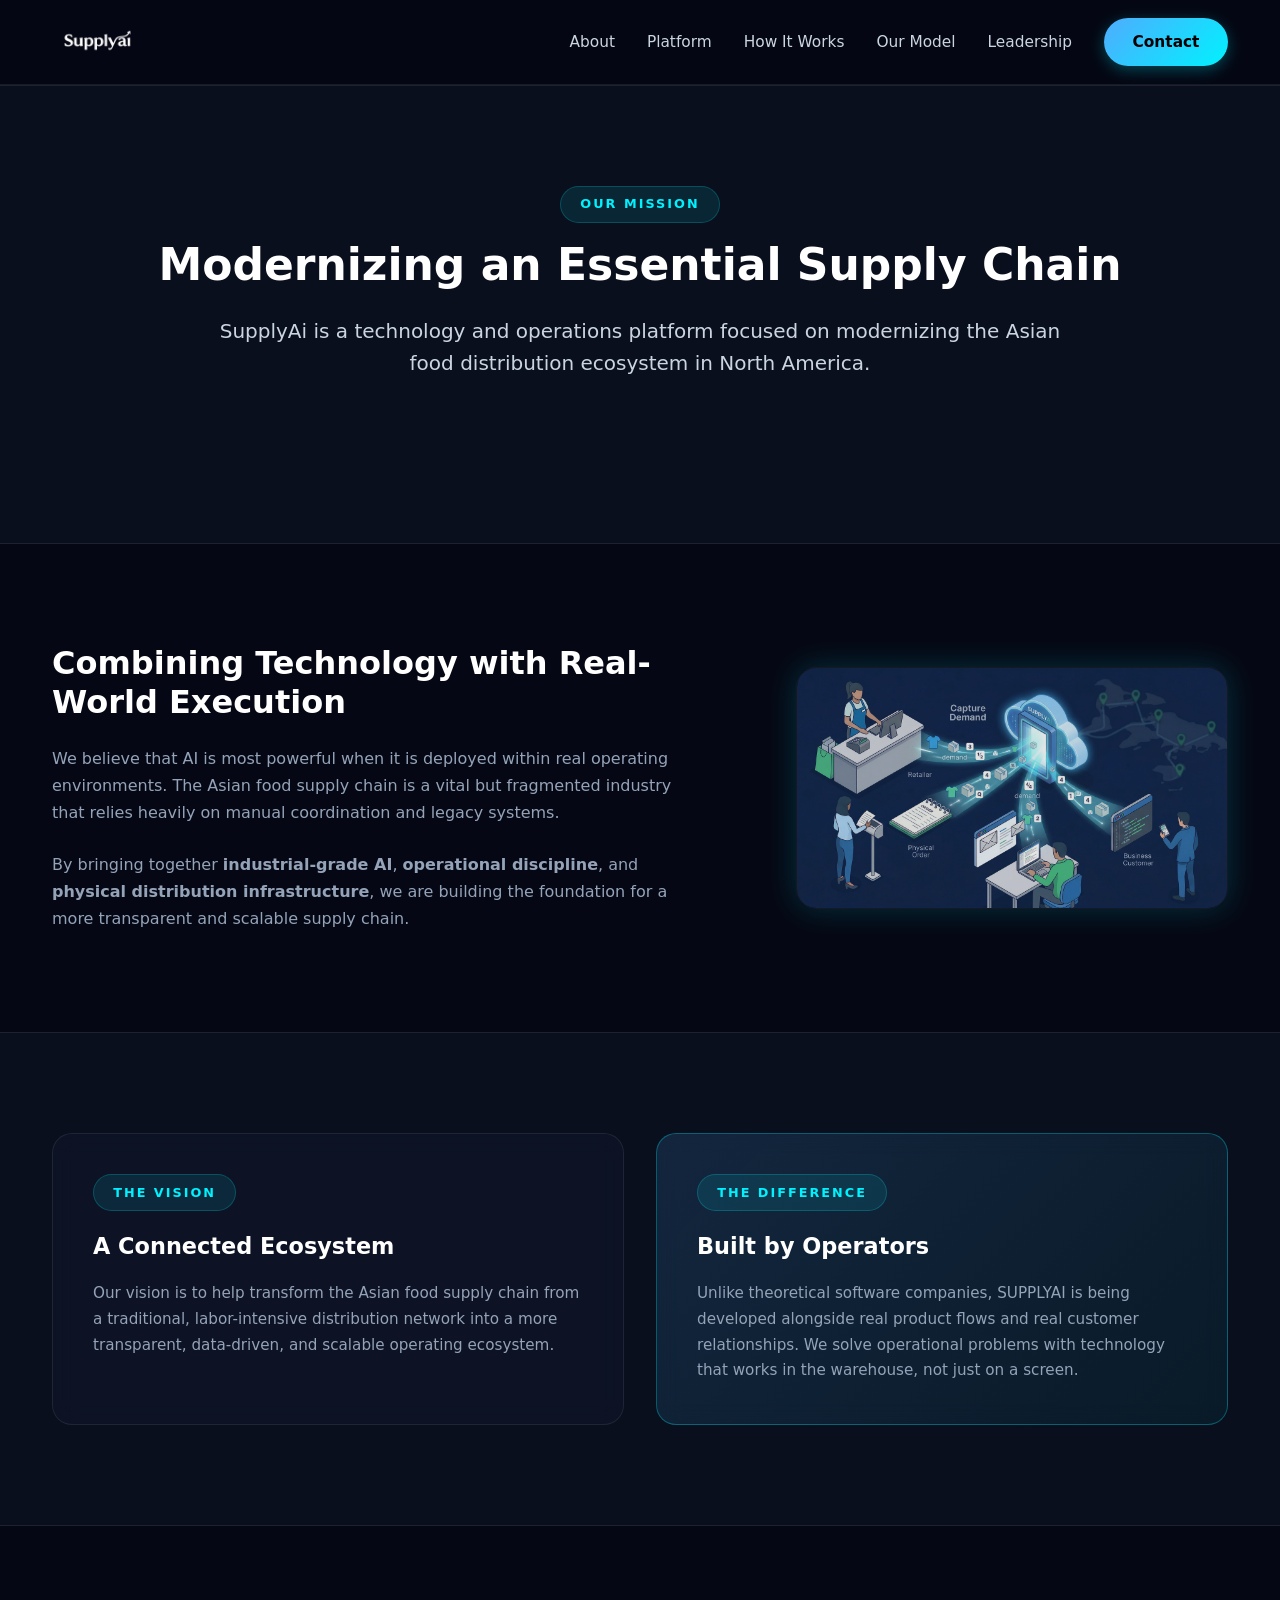
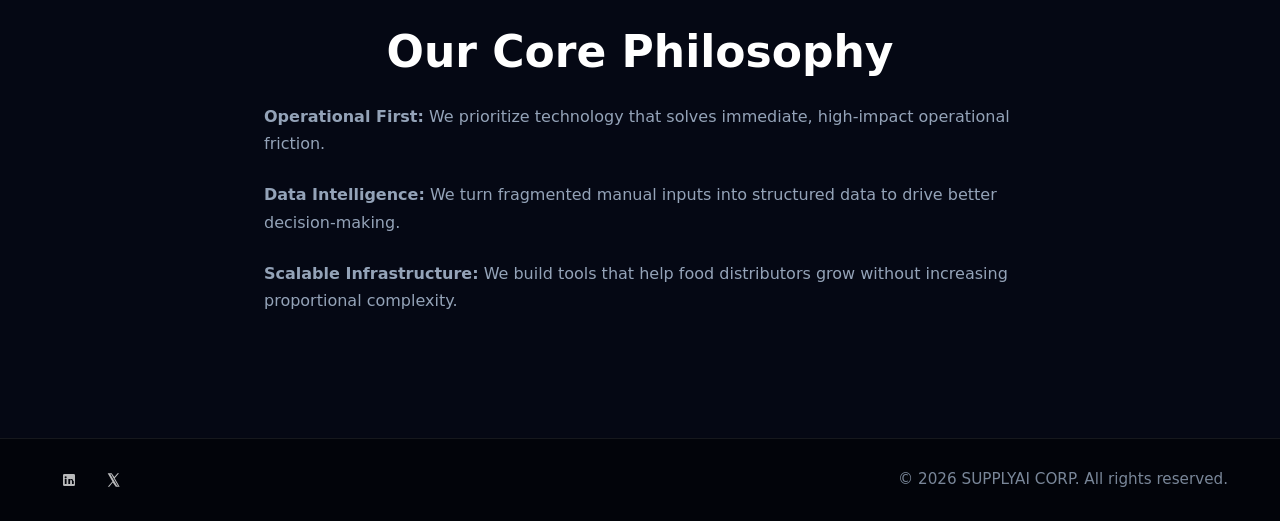
==== commit 568117ae: "Update about.html" ====
--- a/about.html
+++ b/about.html
@@ -35,7 +35,7 @@
       <h2 class="section-label">Our Mission</h2>
       <h1 class="section-title">Modernizing an Essential Supply Chain</h1>
       <p class="vision-text">
-        SUPPLYAI is a technology and operations platform focused on modernizing the Asian food distribution ecosystem in North America.
+        SupplyAi is a technology and operations platform focused on modernizing the Asian food distribution ecosystem in North America.
       </p>
     </div>
   </div>
--- a/style.css
+++ b/style.css
@@ -1,8 +1,8 @@
 /* =========================================
-   SUPPLYAI - Enterprise AI Design System
+   SupplyAi - Unified Website Stylesheet
    ========================================= */
 
-/* --- 1. 高级科技感变量 (High-Tech Tokens) --- */
+/* --- 1. Design Tokens --- */
 :root {
   --bg-deep: #050814;
   --bg-soft: #0a0f1d;
@@ -15,72 +15,136 @@
   --text-heading: #ffffff;
   --glass-border: rgba(255, 255, 255, 0.08);
   --glow-cyan: 0 0 30px rgba(0, 242, 254, 0.2);
-  --transition: all 0.4s cubic-bezier(0.16, 1, 0.3, 1);
-}
-
-/* --- 2. 基础重置 --- */
-* { margin: 0; padding: 0; box-sizing: border-box; }
+  --transition: all 0.35s cubic-bezier(0.16, 1, 0.3, 1);
+}
+
+/* --- 2. Reset & Base --- */
+* {
+  margin: 0;
+  padding: 0;
+  box-sizing: border-box;
+}
+
+html {
+  scroll-behavior: smooth;
+}
+
 body {
-  font-family: 'Inter', -apple-system, system-ui, sans-serif;
+  font-family: 'Inter', -apple-system, BlinkMacSystemFont, 'Segoe UI', system-ui, sans-serif;
   color: var(--text-main);
   line-height: 1.7;
   background-color: var(--bg-deep);
   -webkit-font-smoothing: antialiased;
   overflow-x: hidden;
 }
-.container { max-width: 1240px; margin: 0 auto; padding: 0 2rem; }
-.bg-light { background-color: var(--bg-soft); border-top: 1px solid var(--glass-border); border-bottom: 1px solid var(--glass-border); }
-.text-center { text-align: center; }
-
-/* --- 3. 导航栏 --- */
+
+img {
+  max-width: 100%;
+  display: block;
+}
+
+a {
+  color: inherit;
+}
+
+.container {
+  max-width: 1240px;
+  margin: 0 auto;
+  padding: 0 2rem;
+}
+
+.bg-light {
+  background-color: var(--bg-soft);
+  border-top: 1px solid var(--glass-border);
+  border-bottom: 1px solid var(--glass-border);
+}
+
+.text-center {
+  text-align: center;
+}
+
+/* --- 3. Header / Navigation --- */
 .main-header {
-  background: rgba(5, 8, 20, 0.85);
-  backdrop-filter: blur(16px);
-  -webkit-backdrop-filter: blur(16px);
-  padding: 1rem 0;
   position: sticky;
   top: 0;
   z-index: 1000;
+  background: rgba(5, 8, 20, 0.86);
+  backdrop-filter: blur(16px);
+  -webkit-backdrop-filter: blur(16px);
   border-bottom: 1px solid var(--glass-border);
 }
+
 .nav-wrapper {
   display: flex;
   justify-content: space-between;
   align-items: center;
+  min-height: 84px;
+  gap: 32px;
 }
 
 .logo {
-  display: flex;
-  align-items: center;
-  height: 80px;   /* 按你header实际高度改 */
+  display: inline-flex;
+  align-items: center;
+  flex-shrink: 0;
+  text-decoration: none;
+  line-height: 0;
   overflow: hidden;
 }
 
 .logo-img {
-  height: 100%;
+  height: 60px;
   width: auto;
   max-width: none;
   object-fit: contain;
   display: block;
-  transform: scale(1.12);
-  transform-origin: left center;
-}
-.nav-links { display: flex; align-items: center; list-style: none; gap: 2rem; }
-.nav-links a { color: #cbd5e1; text-decoration: none; font-size: 0.95rem; font-weight: 500; transition: var(--transition); }
-.nav-links a:hover, .nav-links a.active:not(.nav-cta) { color: var(--accent-cyan); text-shadow: 0 0 15px rgba(0, 242, 254, 0.4); }
+}
+
+.nav-links {
+  display: flex;
+  align-items: center;
+  list-style: none;
+  gap: 2rem;
+}
+
+.nav-links a {
+  color: #cbd5e1;
+  text-decoration: none;
+  font-size: 0.96rem;
+  font-weight: 500;
+  transition: var(--transition);
+}
+
+.nav-links a:hover,
+.nav-links a.active:not(.nav-cta) {
+  color: var(--accent-cyan);
+  text-shadow: 0 0 15px rgba(0, 242, 254, 0.35);
+}
+
 .nav-links .nav-cta {
+  display: inline-flex;
+  align-items: center;
+  justify-content: center;
+  min-width: 124px;
+  height: 48px;
+  padding: 0 1.6rem;
+  border-radius: 999px;
   background: linear-gradient(135deg, var(--accent-blue), var(--accent-cyan));
   color: #000 !important;
-  padding: 0.6rem 1.6rem !important;
-  border-radius: 50px;
   font-weight: 700;
-  box-shadow: 0 4px 15px rgba(0, 242, 254, 0.3);
+  box-shadow: 0 4px 15px rgba(0, 242, 254, 0.28);
   border: none;
 }
-.nav-links .nav-cta:hover { box-shadow: 0 0 25px rgba(0, 242, 254, 0.6); transform: translateY(-2px); }
-
-/* --- 4. 通用排版与按钮 --- */
-.section { padding: 100px 0; }
+
+.nav-links .nav-cta:hover {
+  box-shadow: 0 0 25px rgba(0, 242, 254, 0.5);
+  transform: translateY(-2px);
+}
+
+/* --- 4. Common Typography / Sections / Buttons --- */
+.section {
+  padding: 100px 0;
+}
+
 .section-label {
   color: var(--accent-cyan);
   text-transform: uppercase;
@@ -94,11 +158,34 @@
   border-radius: 30px;
   border: 1px solid rgba(0, 242, 254, 0.2);
 }
-.section-title { font-size: 2.75rem; color: var(--text-heading); margin-bottom: 1.5rem; font-weight: 700; line-height: 1.2; }
-.section-header { margin-bottom: 4rem; }
-.vision-text { font-size: 1.25rem; color: #cbd5e1; max-width: 850px; margin: 0 auto; line-height: 1.6; }
-
-.cta-group { display: flex; gap: 1.2rem; margin-bottom: 1rem; }
+
+.section-title {
+  font-size: 2.75rem;
+  color: var(--text-heading);
+  margin-bottom: 1.5rem;
+  font-weight: 700;
+  line-height: 1.2;
+}
+
+.section-header {
+  margin-bottom: 4rem;
+}
+
+.vision-text {
+  font-size: 1.25rem;
+  color: #cbd5e1;
+  max-width: 850px;
+  margin: 0 auto;
+  line-height: 1.6;
+}
+
+.cta-group {
+  display: flex;
+  gap: 1.2rem;
+  margin-bottom: 1rem;
+  flex-wrap: wrap;
+}
+
 .btn {
   padding: 0.9rem 2.2rem;
   border-radius: 50px;
@@ -110,13 +197,38 @@
   cursor: pointer;
   border: 1px solid transparent;
 }
-.btn-primary { background: #ffffff; color: #000; box-shadow: 0 0 20px rgba(255,255,255,0.2); }
-.btn-primary:hover { background: #e2e8f0; transform: translateY(-2px); box-shadow: 0 0 30px rgba(255,255,255,0.4); }
-.btn-secondary { border-color: var(--glass-border); color: #ffffff; background: rgba(255,255,255,0.05); backdrop-filter: blur(10px); }
-.btn-secondary:hover { border-color: var(--accent-cyan); background: rgba(0, 242, 254, 0.1); }
-
-/* --- 5. 高级毛玻璃卡片 (Global Cards) --- */
-.grid-capabilities { display: grid; grid-template-columns: repeat(auto-fit, minmax(320px, 1fr)); gap: 2rem; }
+
+.btn-primary {
+  background: #ffffff;
+  color: #000;
+  box-shadow: 0 0 20px rgba(255, 255, 255, 0.2);
+}
+
+.btn-primary:hover {
+  background: #e2e8f0;
+  transform: translateY(-2px);
+  box-shadow: 0 0 30px rgba(255, 255, 255, 0.35);
+}
+
+.btn-secondary {
+  border-color: var(--glass-border);
+  color: #ffffff;
+  background: rgba(255, 255, 255, 0.05);
+  backdrop-filter: blur(10px);
+}
+
+.btn-secondary:hover {
+  border-color: var(--accent-cyan);
+  background: rgba(0, 242, 254, 0.08);
+}
+
+/* --- 5. Cards --- */
+.grid-capabilities {
+  display: grid;
+  grid-template-columns: repeat(auto-fit, minmax(320px, 1fr));
+  gap: 2rem;
+}
+
 .card {
   padding: 2.5rem;
   background: var(--bg-card);
@@ -127,220 +239,107 @@
   position: relative;
   overflow: hidden;
 }
+
 .card:hover {
   transform: translateY(-8px);
   border-color: var(--accent-blue);
-  box-shadow: 0 15px 35px rgba(0,0,0,0.5), inset 0 0 20px rgba(79, 172, 254, 0.05);
-}
+  box-shadow: 0 15px 35px rgba(0, 0, 0, 0.45), inset 0 0 20px rgba(79, 172, 254, 0.05);
+}
+
 .card-num {
-  font-size: 3.5rem; font-weight: 900; color: transparent;
-  -webkit-text-stroke: 1px rgba(255,255,255,0.1);
-  position: absolute; top: 1rem; right: 1.5rem; line-height: 1;
-}
-.card h4 { font-size: 1.4rem; color: var(--text-heading); margin-bottom: 1rem; font-weight: 600; }
-.card p { color: var(--text-main); font-size: 0.95rem; }
+  font-size: 3.5rem;
+  font-weight: 900;
+  color: transparent;
+  -webkit-text-stroke: 1px rgba(255, 255, 255, 0.1);
+  position: absolute;
+  top: 1rem;
+  right: 1.5rem;
+  line-height: 1;
+}
+
+.card h4 {
+  font-size: 1.4rem;
+  color: var(--text-heading);
+  margin-bottom: 1rem;
+  font-weight: 600;
+}
+
+.card p {
+  color: var(--text-main);
+  font-size: 0.95rem;
+}
 
 .featured-card {
   background: linear-gradient(135deg, rgba(79, 172, 254, 0.15), rgba(0, 242, 254, 0.05));
   border-color: rgba(0, 242, 254, 0.3);
 }
 
-/* --- 6. 英雄区与双栏布局 (Hero & Split Layouts) --- */
-.hero-grid { display: grid; grid-template-columns: 1fr 1fr; gap: 4rem; align-items: center; }
-.hero-image img { width: 150%; border-radius: 20px; box-shadow: var(--glow-cyan); border: 1px solid var(--glass-border); opacity: 0.9; }
-.hero-image2 img { width: 100%; border-radius: 20px; box-shadow: var(--glow-cyan); border: 1px solid var(--glass-border); opacity: 0.9; }
-
-/* --- 7. "How It Works" AI 流程时间轴特效 --- */
-.process-container { position: relative; max-width: 1000px; margin: 4rem auto; padding: 0 20px; }
-/* 中间发光连接线 */
-.process-container::before {
-  content: ''; position: absolute; left: 50%; top: 0; bottom: 0; width: 2px;
-  background: linear-gradient(to bottom, transparent, var(--accent-cyan), transparent);
-  opacity: 0.3; transform: translateX(-50%);
-}
-.process-step { display: flex; align-items: center; justify-content: space-between; margin-bottom: 6rem; gap: 4rem; position: relative; z-index: 2; }
-.process-step:nth-child(even) { flex-direction: row-reverse; }
-
-.process-content {
-  flex: 1; background: var(--bg-card); padding: 2.5rem; border-radius: 20px;
-  border: 1px solid var(--glass-border); backdrop-filter: blur(12px);
-  box-shadow: 0 10px 30px rgba(0,0,0,0.5); transition: var(--transition);
-}
-.process-content:hover { border-color: var(--accent-cyan); transform: translateY(-5px); box-shadow: var(--glow-cyan); }
-.process-number { font-size: 4rem; font-weight: 900; color: transparent; -webkit-text-stroke: 1px rgba(0, 242, 254, 0.4); margin-bottom: 1rem; line-height: 1; }
-.process-content h3 { font-size: 1.75rem; margin-bottom: 1rem; color: var(--text-heading); }
-.process-content p { font-size: 1.05rem; color: var(--text-main); }
-
-/* AI 扫描仪视觉框 */
-.process-visual {
-  flex: 1; height: 250px; border-radius: 20px; display: flex; align-items: center; justify-content: center;
-  border: 1px solid var(--glass-border); background: rgba(0, 242, 254, 0.02);
-  position: relative; overflow: hidden; box-shadow: inset 0 0 30px rgba(0,0,0,0.5);
-}
-.process-visual::after {
-  content: ''; position: absolute; width: 200%; height: 200%;
-  background: conic-gradient(from 0deg, transparent 0 340deg, rgba(0, 242, 254, 0.3) 360deg);
-  animation: radar-spin 4s linear infinite; opacity: 0.5;
-}
-@keyframes radar-spin { 100% { transform: rotate(360deg); } }
-.visual-placeholder { font-weight: 700; color: var(--accent-cyan); text-transform: uppercase; letter-spacing: 2px; z-index: 1; text-shadow: 0 0 10px rgba(0,242,254,0.5); }
-
-/* --- 8. Contact 全局表单与交互样式 --- */
-input, select, textarea {
-  width: 100%; padding: 1rem; border-radius: 8px; font-family: inherit; font-size: 0.95rem;
-  background: rgba(255, 255, 255, 0.03) !important; /* 透明毛玻璃输入框 */
-  color: #fff !important;
-  border: 1px solid var(--glass-border) !important;
-  transition: var(--transition);
-  margin-top: 0.5rem;
-}
-input::placeholder, textarea::placeholder { color: rgba(255, 255, 255, 0.3); }
-input:focus, select:focus, textarea:focus {
-  outline: none;
-  border-color: var(--accent-cyan) !important;
-  box-shadow: 0 0 15px rgba(0, 242, 254, 0.2);
-  background: rgba(0, 242, 254, 0.05) !important;
-}
-label { display: block; font-size: 0.9rem; font-weight: 600; color: #cbd5e1; }
-
-/* --- 9. 页脚 --- */
-.footer { background: #02040a; padding: 5rem 0 3rem; border-top: 1px solid var(--glass-border); }
-.footer-grid { display: flex; justify-content: space-between; align-items: center; }
-.footer-brand p { font-size:0.9rem; color: #64748b; margin-top: 0.8rem; }
-.footer-copyright { color: #475569; font-size: 0.85rem; }
-.footer-grid {
-  display: grid;
-  grid-template-columns: 1fr auto 1fr;
-  align-items: center;
-}
-
-.footer-brand {
-  display: flex;
-  flex-direction: column;
-  align-items: flex-start;
-  gap: 14px;
-}
-
-.footer-copyright {
-  text-align: center;
-}
-
-.footer-copyright p {
-  margin: 0;
-  color: rgba(148, 163, 184, 0.78);
-  font-size: 0.95rem;
-}
-
-.footer-social-block {
-  display: flex;
-  align-items: center;
-  justify-content: center;
-  gap: 18px;
-  flex-wrap: wrap;
-}
-
-.footer-social-title {
-  font-size: 1rem;
-  font-weight: 600;
-  color: rgba(255, 255, 255, 0.72);
-  letter-spacing: 0.02em;
-}
-
-.footer-social {
-  display: flex;
-  align-items: center;
-  gap: 14px;
-}
-
-.footer-social a {
-  display: inline-flex;
-  align-items: center;
-  justify-content: center;
-  width: 56px;
-  height: 56px;
-  border-radius: 16px;
-  background: rgba(255, 255, 255, 0.06);
-  color: rgba(255, 255, 255, 0.9);
-  text-decoration: none;
-  backdrop-filter: blur(8px);
-  transition: transform 0.25s ease, box-shadow 0.25s ease, background 0.25s ease, color 0.25s ease;
-}
-
-.footer-social a:hover {
-  transform: translateY(-2px);
-  background: rgba(34, 211, 238, 0.12);
-  color: #22d3ee;
-  box-shadow: 0 0 18px rgba(34, 211, 238, 0.22);
-}
-
-.social-icon {
-  width: 24px;
-  height: 24px;
-}
-.footer-logo {
-  height: 150px;
-  width: auto;
-  opacity: 0.82;
-  filter: brightness(1.1) grayscale(0.2);
-}
-/* --- 10. 响应式适配 --- */
-@media (max-width: 968px) {
-  .hero-grid { grid-template-columns: 1fr; text-align: center; gap: 3rem; }
-  .nav-links { display: none; }
-  .process-container::before { left: 20px; }
-  .process-step, .process-step:nth-child(even) { flex-direction: column; text-align: left; gap: 2rem; }
-}
-/* --- Hero 区块布局优化 (解决拥挤问题) --- */
+/* --- 6. Hero & Split Layouts --- */
 .hero {
-  padding: 120px 0 80px; /* 调整上下内边距 */
-}
-
-/* 将网格比例从 1:1 改为 1.2:0.8，给文字更多空间 */
+  padding: 120px 0 80px;
+}
+
 .hero-grid {
   display: grid;
   grid-template-columns: 1.2fr 0.8fr;
-  gap: 6rem; /* 加大左右间距 */
-  align-items: center;
-  margin-bottom: 4rem; /* 和底部数据条拉开距离 */
+  gap: 6rem;
+  align-items: center;
 }
 
 .hero-headline {
   font-size: 4.2rem;
-  line-height: 1.15; /* 增加行高，不再紧凑 */
+  line-height: 1.15;
   margin-bottom: 2rem;
+  color: var(--text-heading);
 }
 
 .hero-subheadline {
   font-size: 1.25rem;
-  line-height: 1.8; /* 增加段落行高，阅读更舒适 */
+  line-height: 1.8;
   margin-bottom: 3rem;
   max-width: 90%;
+  color: #cbd5e1;
 }
 
 .hero-support p {
-  margin-top: 3rem; /* 将提示语往下推，留出空白呼吸感 */
+  margin-top: 3rem;
   padding-top: 1.5rem;
-  border-left: none;
-  border-top: 1px solid rgba(255,255,255,0.1);
-}
-
-/* --- 图片全息融合特效 (让你的方图完美融入黑色背景) --- */
+  border-top: 1px solid rgba(255, 255, 255, 0.1);
+}
+
+.hero-image img {
+  width: 150%;
+  border-radius: 20px;
+  box-shadow: var(--glow-cyan);
+  border: 1px solid var(--glass-border);
+  opacity: 0.9;
+}
+
+.hero-image2 img {
+  width: 100%;
+  border-radius: 20px;
+  box-shadow: var(--glow-cyan);
+  border: 1px solid var(--glass-border);
+  opacity: 0.9;
+}
+
+/* --- 7. Hologram Effect --- */
 .hologram-effect {
   position: relative;
   display: flex;
   justify-content: center;
   align-items: center;
 }
+
 .hologram-effect img {
-  width: 120%; /* 稍微放大一点，因为我们要裁掉边缘 */
+  width: 120%;
   max-width: none;
   border: none;
   box-shadow: none;
   border-radius: 0;
-  /* 核心魔法：径向渐变遮罩，让图片边缘虚化融入背景，就像悬浮的投影 */
-  -webkit-mask-image: radial-gradient(circle, rgba(0,0,0,1) 40%, rgba(0,0,0,0) 75%);
-  mask-image: radial-gradient(circle, rgba(0,0,0,1) 40%, rgba(0,0,0,0) 75%);
-  animation: float 6s ease-in-out infinite; /* 增加轻微的上下浮动动画 */
+  -webkit-mask-image: radial-gradient(circle, rgba(0, 0, 0, 1) 40%, rgba(0, 0, 0, 0) 75%);
+  mask-image: radial-gradient(circle, rgba(0, 0, 0, 1) 40%, rgba(0, 0, 0, 0) 75%);
+  animation: float 6s ease-in-out infinite;
 }
 
 @keyframes float {
@@ -349,7 +348,7 @@
   100% { transform: translateY(0px); }
 }
 
-/* --- 底部横向数据信任条 (Trust Bar) --- */
+/* --- 8. Hero Metrics Bar --- */
 .hero-metrics-bar {
   display: flex;
   justify-content: space-between;
@@ -359,10 +358,13 @@
   border: 1px solid var(--glass-border);
   border-radius: 20px;
   padding: 2.5rem 4rem;
-  box-shadow: 0 20px 40px rgba(0,0,0,0.5);
-}
-
-.metric-item { text-align: center; }
+  box-shadow: 0 20px 40px rgba(0, 0, 0, 0.45);
+}
+
+.metric-item {
+  text-align: center;
+}
+
 .metric-number {
   font-size: 2.5rem;
   font-weight: 800;
@@ -370,6 +372,7 @@
   margin-bottom: 0.5rem;
   text-shadow: 0 0 20px rgba(0, 242, 254, 0.3);
 }
+
 .metric-text {
   font-size: 0.9rem;
   color: #94a3b8;
@@ -377,31 +380,249 @@
   font-weight: 700;
   letter-spacing: 1px;
 }
+
 .divider {
   width: 1px;
   height: 50px;
-  background: linear-gradient(to bottom, transparent, rgba(255,255,255,0.2), transparent);
-}
-
-/* 响应式适配 */
-@media (max-width: 968px) {
-  .hero-grid { grid-template-columns: 1fr; gap: 3rem; text-align: center; }
-  .hologram-effect img { width: 100%; -webkit-mask-image: radial-gradient(circle, rgba(0,0,0,1) 50%, rgba(0,0,0,0) 85%); }
-  .hero-metrics-bar { flex-direction: column; gap: 2rem; padding: 2rem; }
-  .divider { width: 50px; height: 1px; background: linear-gradient(to right, transparent, rgba(255,255,255,0.2), transparent); }
-}
-/* =========================================
-   Leadership 页面专属样式 (高级感定制)
-   ========================================= */
-
-/* 强制 2x2 对称布局，解决孤立卡片问题 */
+  background: linear-gradient(to bottom, transparent, rgba(255, 255, 255, 0.2), transparent);
+}
+
+/* --- 9. Process / How It Works --- */
+.process-container {
+  position: relative;
+  max-width: 1000px;
+  margin: 4rem auto;
+  padding: 0 20px;
+}
+
+.process-container::before {
+  content: '';
+  position: absolute;
+  left: 50%;
+  top: 0;
+  bottom: 0;
+  width: 2px;
+  background: linear-gradient(to bottom, transparent, var(--accent-cyan), transparent);
+  opacity: 0.3;
+  transform: translateX(-50%);
+}
+
+.process-step {
+  display: flex;
+  align-items: center;
+  justify-content: space-between;
+  margin-bottom: 6rem;
+  gap: 4rem;
+  position: relative;
+  z-index: 2;
+}
+
+.process-step:nth-child(even) {
+  flex-direction: row-reverse;
+}
+
+.process-content {
+  flex: 1;
+  background: var(--bg-card);
+  padding: 2.5rem;
+  border-radius: 20px;
+  border: 1px solid var(--glass-border);
+  backdrop-filter: blur(12px);
+  box-shadow: 0 10px 30px rgba(0, 0, 0, 0.45);
+  transition: var(--transition);
+}
+
+.process-content:hover {
+  border-color: var(--accent-cyan);
+  transform: translateY(-5px);
+  box-shadow: var(--glow-cyan);
+}
+
+.process-number {
+  font-size: 4rem;
+  font-weight: 900;
+  color: transparent;
+  -webkit-text-stroke: 1px rgba(0, 242, 254, 0.4);
+  margin-bottom: 1rem;
+  line-height: 1;
+}
+
+.process-content h3 {
+  font-size: 1.75rem;
+  margin-bottom: 1rem;
+  color: var(--text-heading);
+}
+
+.process-content p {
+  font-size: 1.05rem;
+  color: var(--text-main);
+}
+
+.process-visual {
+  flex: 1;
+  height: 250px;
+  border-radius: 20px;
+  display: flex;
+  align-items: center;
+  justify-content: center;
+  border: 1px solid var(--glass-border);
+  background: rgba(0, 242, 254, 0.02);
+  position: relative;
+  overflow: hidden;
+  box-shadow: inset 0 0 30px rgba(0, 0, 0, 0.45);
+}
+
+.process-visual::after {
+  content: '';
+  position: absolute;
+  width: 200%;
+  height: 200%;
+  background: conic-gradient(from 0deg, transparent 0 340deg, rgba(0, 242, 254, 0.3) 360deg);
+  animation: radar-spin 4s linear infinite;
+  opacity: 0.5;
+}
+
+@keyframes radar-spin {
+  100% { transform: rotate(360deg); }
+}
+
+.visual-placeholder {
+  font-weight: 700;
+  color: var(--accent-cyan);
+  text-transform: uppercase;
+  letter-spacing: 2px;
+  z-index: 1;
+  text-shadow: 0 0 10px rgba(0, 242, 254, 0.5);
+}
+
+/* --- 10. Forms --- */
+input,
+select,
+textarea {
+  width: 100%;
+  padding: 1rem;
+  border-radius: 12px;
+  font-family: inherit;
+  font-size: 0.95rem;
+  background: rgba(255, 255, 255, 0.03) !important;
+  color: #fff !important;
+  border: 1px solid var(--glass-border) !important;
+  transition: var(--transition);
+  margin-top: 0.5rem;
+}
+
+input::placeholder,
+textarea::placeholder {
+  color: rgba(255, 255, 255, 0.3);
+}
+
+input:focus,
+select:focus,
+textarea:focus {
+  outline: none;
+  border-color: var(--accent-cyan) !important;
+  box-shadow: 0 0 15px rgba(0, 242, 254, 0.2);
+  background: rgba(0, 242, 254, 0.05) !important;
+}
+
+label {
+  display: block;
+  font-size: 0.9rem;
+  font-weight: 600;
+  color: #cbd5e1;
+}
+
+.contact-form-wrap {
+  display: flex;
+  justify-content: center;
+}
+
+.contact-form-card {
+  width: 100%;
+  max-width: 760px;
+  padding: 3rem;
+}
+
+.form-group {
+  margin-bottom: 1.5rem;
+}
+
+.form-group-last {
+  margin-bottom: 2.5rem;
+}
+
+.form-row {
+  display: grid;
+  grid-template-columns: 1fr 1fr;
+  gap: 1.5rem;
+}
+
+.contact-submit-btn {
+  width: 100%;
+  font-size: 1.1rem;
+}
+
+/* --- 11. Footer --- */
+.footer {
+  background: #02040a;
+  padding: 24px 0;
+  border-top: 1px solid var(--glass-border);
+}
+
+.footer-grid {
+  display: flex;
+  justify-content: space-between;
+  align-items: center;
+  gap: 20px;
+}
+
+.footer-social {
+  display: flex;
+  align-items: center;
+  gap: 10px;
+}
+
+.footer-social a {
+  display: inline-flex;
+  align-items: center;
+  justify-content: center;
+  width: 34px;
+  height: 34px;
+  border-radius: 10px;
+  background: transparent;
+  color: rgba(255, 255, 255, 0.72);
+  text-decoration: none;
+  transition: var(--transition);
+}
+
+.footer-social a:hover {
+  color: #22d3ee;
+  background: rgba(255, 255, 255, 0.05);
+}
+
+.social-icon {
+  width: 16px;
+  height: 16px;
+}
+
+.footer-copyright {
+  margin-left: auto;
+}
+
+.footer-copyright p {
+  margin: 0;
+  color: rgba(148, 163, 184, 0.82);
+  font-size: 0.95rem;
+  text-align: right;
+}
+
+/* --- 12. Leadership Page --- */
 .leadership-grid {
   display: grid;
   grid-template-columns: repeat(2, 1fr);
   gap: 3rem;
 }
 
-/* 高管横向宽卡片 */
 .executive-card {
   display: flex;
   gap: 2rem;
@@ -416,11 +637,12 @@
   overflow: hidden;
 }
 
-/* 顶部增加一道极光科技线 */
 .executive-card::before {
   content: '';
   position: absolute;
-  top: 0; left: 0; right: 0;
+  top: 0;
+  left: 0;
+  right: 0;
   height: 2px;
   background: linear-gradient(90deg, transparent, var(--accent-cyan), transparent);
   opacity: 0;
@@ -430,7 +652,7 @@
 .executive-card:hover {
   transform: translateY(-5px);
   background: rgba(15, 23, 42, 0.7);
-  box-shadow: 0 20px 40px rgba(0, 0, 0, 0.6);
+  box-shadow: 0 20px 40px rgba(0, 0, 0, 0.55);
   border-color: rgba(0, 242, 254, 0.2);
 }
 
@@ -438,7 +660,6 @@
   opacity: 1;
 }
 
-/* 无照片情况下的“全息字母徽标”设计 (极度提升高级感) */
 .exec-avatar {
   width: 70px;
   height: 70px;
@@ -456,7 +677,6 @@
   text-shadow: 0 0 10px rgba(255, 255, 255, 0.5);
 }
 
-/* 文字排版层级 */
 .exec-info {
   flex: 1;
 }
@@ -489,34 +709,16 @@
   line-height: 1.7;
 }
 
-/* 移动端适配：屏幕变小的时候，自动变成上下结构 */
-@media (max-width: 968px) {
-  .leadership-grid {
-    grid-template-columns: 1fr; /* 变成单列 */
-    gap: 2rem;
-  }
-  .executive-card {
-    flex-direction: column; /* 头像在上面，文字在下面 */
-    align-items: center;
-    text-align: center;
-    padding: 2.5rem 1.5rem;
-  }
-}
-/* =========================================
-   Model 页面专属：高级 AI 四宫格动效
-   ========================================= */
-
-/* 强制 2x2 完美对称布局 */
+/* --- 13. Model Page --- */
 .model-grid {
   display: grid;
   grid-template-columns: repeat(2, 1fr);
   gap: 2.5rem;
 }
 
-/* 核心方块容器 */
 .model-card {
   position: relative;
-  background: rgba(15, 23, 42, 0.5); /* 极深的蓝黑色底 */
+  background: rgba(15, 23, 42, 0.5);
   backdrop-filter: blur(16px);
   border: 1px solid var(--glass-border);
   border-radius: 20px;
@@ -527,7 +729,6 @@
   z-index: 1;
 }
 
-/* 默认状态的暗淡辉光 */
 .model-bg-glow {
   position: absolute;
   top: -50px;
@@ -540,19 +741,18 @@
   opacity: 0.5;
 }
 
-/* 炫酷的悬浮交互 */
 .model-card:hover {
   transform: translateY(-8px) scale(1.02);
   border-color: rgba(0, 242, 254, 0.4);
-  box-shadow: 0 20px 40px rgba(0, 0, 0, 0.6), inset 0 0 30px rgba(0, 242, 254, 0.05);
+  box-shadow: 0 20px 40px rgba(0, 0, 0, 0.55), inset 0 0 30px rgba(0, 242, 254, 0.05);
   background: rgba(15, 23, 42, 0.8);
 }
+
 .model-card:hover .model-bg-glow {
   transform: scale(1.5);
   opacity: 1;
 }
 
-/* 必杀技：扫光特效 (Light Sweep Effect) */
 .model-card::after {
   content: "";
   position: absolute;
@@ -566,11 +766,11 @@
   z-index: 2;
   pointer-events: none;
 }
+
 .model-card:hover::after {
-  left: 200%; /* 鼠标放上去时，一道光刷地扫过去 */
-}
-
-/* 巨型数字水印 (增加空间纵深感) */
+  left: 200%;
+}
+
 .model-watermark {
   position: absolute;
   bottom: -10px;
@@ -583,12 +783,12 @@
   line-height: 1;
   transition: all 0.5s ease;
 }
+
 .model-card:hover .model-watermark {
   -webkit-text-stroke: 2px rgba(0, 242, 254, 0.15);
   transform: translateY(-10px);
 }
 
-/* 霓虹指示灯 (科技感点缀) */
 .neon-indicator {
   width: 8px;
   height: 8px;
@@ -616,10 +816,154 @@
   line-height: 1.7;
 }
 
-/* 响应式：手机端变单列 */
-@media (max-width: 968px) {
+/* --- 14. Responsive --- */
+@media (max-width: 1024px) {
+  .nav-wrapper {
+    gap: 20px;
+  }
+
+  .nav-links {
+    gap: 1.3rem;
+  }
+
+  .logo-img {
+    height: 54px;
+  }
+
+  .hero-grid {
+    grid-template-columns: 1fr;
+    gap: 3.5rem;
+    text-align: center;
+  }
+
+  .hero-subheadline {
+    max-width: 100%;
+  }
+
+  .hologram-effect img {
+    width: 100%;
+    -webkit-mask-image: radial-gradient(circle, rgba(0, 0, 0, 1) 50%, rgba(0, 0, 0, 0) 85%);
+    mask-image: radial-gradient(circle, rgba(0, 0, 0, 1) 50%, rgba(0, 0, 0, 0) 85%);
+  }
+
+  .hero-metrics-bar {
+    flex-direction: column;
+    gap: 2rem;
+    padding: 2rem;
+  }
+
+  .divider {
+    width: 50px;
+    height: 1px;
+    background: linear-gradient(to right, transparent, rgba(255, 255, 255, 0.2), transparent);
+  }
+
+  .process-container::before {
+    left: 20px;
+  }
+
+  .process-step,
+  .process-step:nth-child(even) {
+    flex-direction: column;
+    text-align: left;
+    gap: 2rem;
+  }
+
+  .leadership-grid,
   .model-grid {
     grid-template-columns: 1fr;
     gap: 2rem;
   }
-}
+
+  .executive-card {
+    flex-direction: column;
+    align-items: center;
+    text-align: center;
+    padding: 2.5rem 1.5rem;
+  }
+}
+
+@media (max-width: 768px) {
+  .section {
+    padding: 72px 0;
+  }
+
+  .container {
+    padding: 0 1.25rem;
+  }
+
+  .main-header {
+    position: static;
+  }
+
+  .nav-wrapper {
+    min-height: auto;
+    padding: 14px 0;
+    flex-direction: column;
+    gap: 14px;
+  }
+
+  .logo-img {
+    height: 46px;
+  }
+
+  .nav-links {
+    flex-wrap: wrap;
+    justify-content: center;
+    gap: 14px 18px;
+  }
+
+  .nav-links a {
+    font-size: 0.92rem;
+  }
+
+  .nav-links .nav-cta {
+    min-width: 108px;
+    height: 42px;
+    padding: 0 1.15rem;
+  }
+
+  .section-title {
+    font-size: 2.1rem;
+  }
+
+  .hero-headline {
+    font-size: 2.7rem;
+  }
+
+  .hero-subheadline {
+    font-size: 1.08rem;
+    line-height: 1.75;
+  }
+
+  .cta-group {
+    justify-content: center;
+  }
+
+  .grid-capabilities {
+    grid-template-columns: 1fr;
+  }
+
+  .contact-form-card {
+    padding: 2rem;
+  }
+
+  .form-row {
+    grid-template-columns: 1fr;
+    gap: 0;
+  }
+
+  .footer-grid {
+    flex-direction: column;
+    align-items: center;
+    gap: 14px;
+  }
+
+  .footer-copyright {
+    margin-left: 0;
+  }
+
+  .footer-copyright p {
+    text-align: center;
+  }
+}
